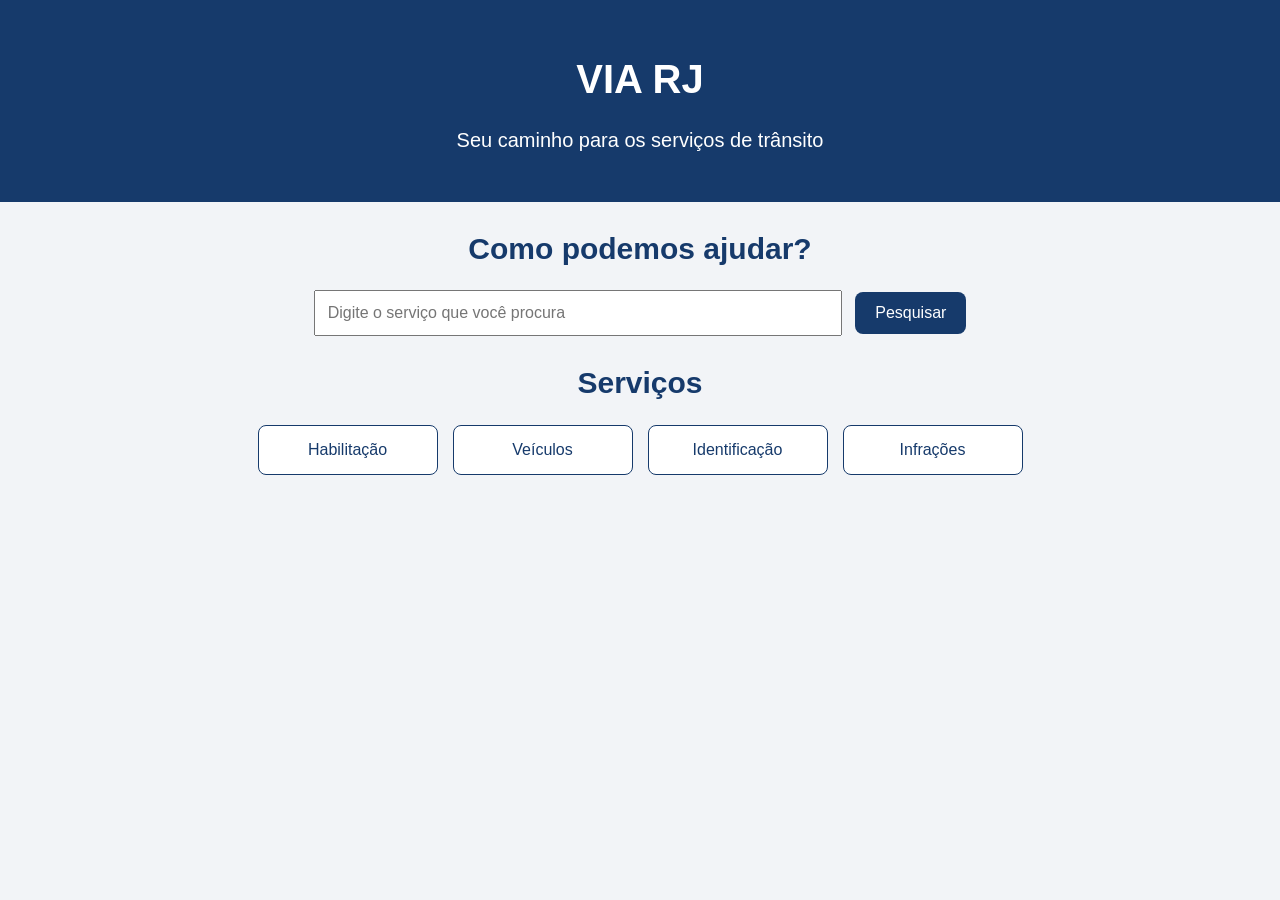
==== index.html @ 0e0cba0f "Improve service search, categories and service details" ====
<!DOCTYPE html>
<html>
<head>
    <link rel="stylesheet" href="style.css">
</head>

<body>

<header>
    <h1>VIA RJ</h1>
    <p>Seu caminho para os serviços de trânsito</p>
</header>

<main>
    <h2>Como podemos ajudar?</h2>

    <input
        type="text"
        id="pesquisa"
        placeholder="Digite o serviço que você procura"
    >

    <button id="botaoPesquisar">Pesquisar</button>
</main>

<section id="servicos">
    <h2>Serviços</h2>

    <div class="lista-categorias">
        <button class="categoria" data-categoria="Habilitação">Habilitação</button>
        <button class="categoria" data-categoria="Veículos">Veículos</button>
        <button class="categoria" data-categoria="Identificação">Identificação</button>
        <button class="categoria" data-categoria="Infrações">Infrações</button>
    </div>
</section>

<p id="resultado"></p>


<script src="script.js"></script>

</body>
</html>
---- style.css ----
body {
    margin: 0;
    background-color: #f2f4f7;
    color: #163a6b;
    font-size: 20px;
    font-family: Arial, Helvetica, sans-serif;
}


header {
    background-color: #163a6b;
    color: white;
    padding: 30px;
    text-align: center;
}


main {
    max-width: 900px;
    margin: 30px auto;
    text-align: center;
}


#pesquisa {
    width: 60%;
    max-width: 500px;
    padding: 12px;
    font-size: 16px;
}


#botaoPesquisar {
    padding: 12px 20px;
    margin-left: 8px;
    border-radius: 8px;
    border: none;
    background-color: #163a6b;
    color: white;
    font-size: 16px;
    cursor: pointer;
}


#servicos {
    max-width: 900px;
    margin: 30px auto;
    text-align: center;
}


.lista-categorias {
    display: flex;
    justify-content: center;
    gap: 15px;
    flex-wrap: wrap;
}


.categoria {
    width: 180px;
    padding: 15px 20px;
    border-radius: 8px;
    border: 1px solid #163a6b;
    background-color: white;
    color: #163a6b;
    font-size: 16px;
    cursor: pointer;
}


#resultado {
    max-width: 900px;
    margin: 30px auto;
}


.servico-item {
    background-color: white;
    border: 1px solid #163a6b;
    border-radius: 8px;
    padding: 6px;
    margin: 12px auto;
    max-width: 500px;
    text-align: center;
    cursor: pointer;
}

.servico-item p {
    margin: 8px 0;
}

.servico-item strong {
    display: block;
    margin: 6px 0;
}
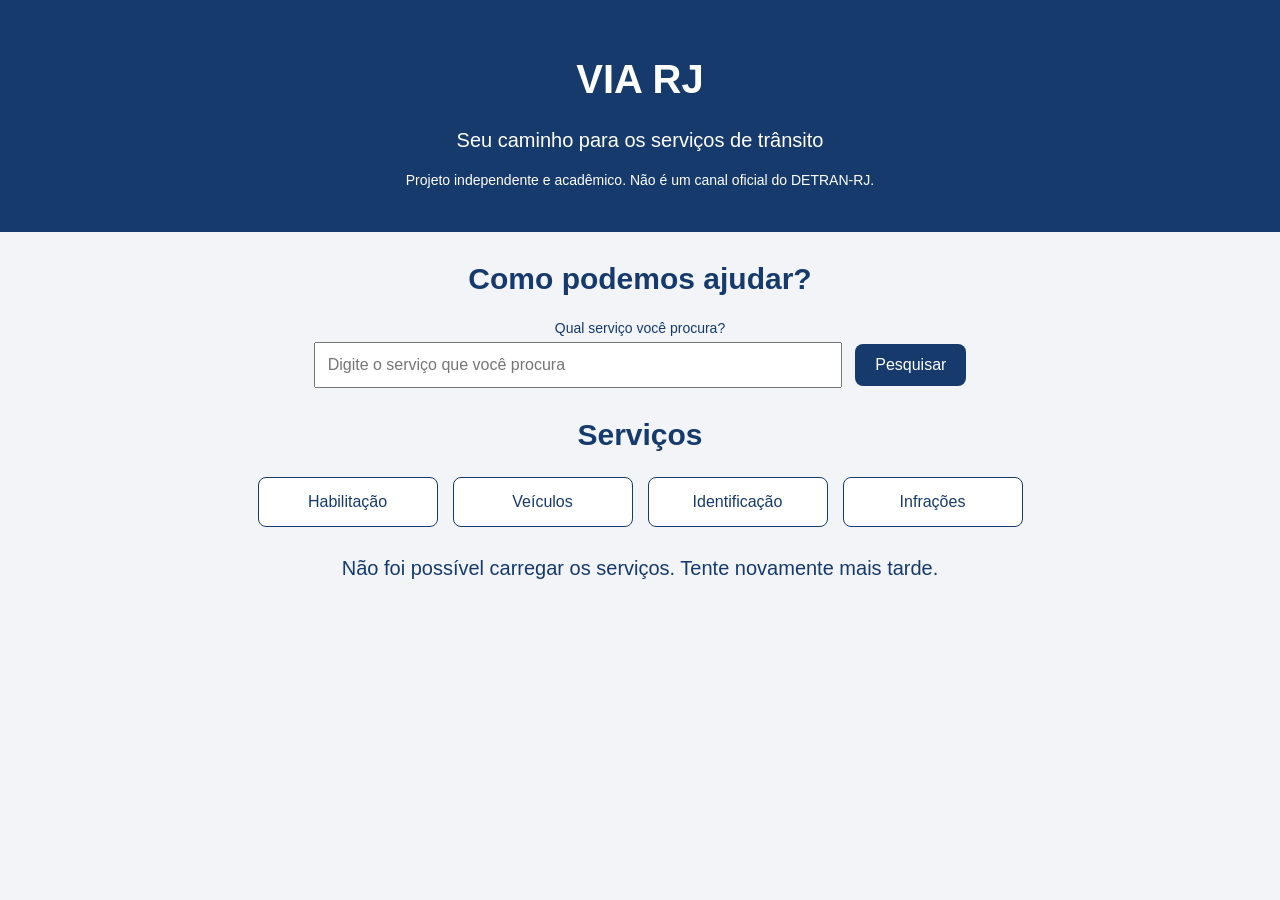
==== commit 972b64c1: "Adiciona backend inicial em PHP e endpoint de serviços" ====
--- a/index.html
+++ b/index.html
@@ -1,6 +1,11 @@
 <!DOCTYPE html>
-<html>
+<html lang="pt-BR">
 <head>
+    <meta charset="UTF-8">
+    <meta name="viewport" content="width=device-width, initial-scale=1.0">
+
+    <title>VIA RJ - Serviços de Trânsito</title>
+
     <link rel="stylesheet" href="style.css">
 </head>
 
@@ -9,10 +14,15 @@
 <header>
     <h1>VIA RJ</h1>
     <p>Seu caminho para os serviços de trânsito</p>
+    <p class="aviso-independente">
+    Projeto independente e acadêmico. Não é um canal oficial do DETRAN-RJ.
+</p>
 </header>
 
 <main>
     <h2>Como podemos ajudar?</h2>
+
+<label for="pesquisa">Qual serviço você procura?</label>
 
     <input
         type="text"
@@ -21,7 +31,8 @@
     >
 
     <button id="botaoPesquisar">Pesquisar</button>
-</main>
+    <div id="sugestoes" aria-live="polite"></div>
+
 
 <section id="servicos">
     <h2>Serviços</h2>
@@ -32,10 +43,12 @@
         <button class="categoria" data-categoria="Identificação">Identificação</button>
         <button class="categoria" data-categoria="Infrações">Infrações</button>
     </div>
+
 </section>
 
-<p id="resultado"></p>
+<section id="resultado" aria-live="polite"></section>
 
+</main>
 
 <script src="script.js"></script>
 
--- a/style.css
+++ b/style.css
@@ -14,6 +14,11 @@
     text-align: center;
 }
 
+.aviso-independente {
+    font-size: 14px;
+    margin-top: 12px;
+    color: #ffffff;
+}
 
 main {
     max-width: 900px;
@@ -29,6 +34,12 @@
     font-size: 16px;
 }
 
+label[for="pesquisa"] {
+    display: block;
+    font-size: 14px;
+    margin-bottom: 6px;
+    color: #163a6b;
+}
 
 #botaoPesquisar {
     padding: 12px 20px;
@@ -39,6 +50,10 @@
     color: white;
     font-size: 16px;
     cursor: pointer;
+}
+
+#botaoPesquisar:hover {
+    background-color: #0f2d55;
 }
 
 
@@ -68,6 +83,10 @@
     cursor: pointer;
 }
 
+.categoria:hover {
+    background-color: #163a6b;
+    color: white;
+}
 
 #resultado {
     max-width: 900px;
@@ -86,6 +105,10 @@
     cursor: pointer;
 }
 
+.servico-item:hover {
+    background-color: #e9eef5;
+}
+
 .servico-item p {
     margin: 8px 0;
 }
@@ -93,4 +116,132 @@
 .servico-item strong {
     display: block;
     margin: 6px 0;
+}
+
+.detalhe-servico {
+    max-width: 500px;
+    margin: 20px auto;
+    padding: 20px;
+    background-color: white;
+    border: 1px solid #163a6b;
+    border-radius: 8px;
+    text-align: center;
+}
+
+.categoria-detalhe {
+    font-size: 15px;
+    font-weight: bold;
+}
+
+.conteudo-futuro {
+    margin: 20px 0;
+    padding: 12px;
+    background-color: #f2f4f7;
+    border-radius: 6px;
+}
+
+#voltarServicos {
+    padding: 8px 18px;
+    border: 1px solid #163a6b;
+    border-radius: 6px;
+    background-color: white;
+    color: #163a6b;
+    cursor: pointer;
+}
+
+#voltarServicos:hover {
+    background-color: #163a6b;
+    color: white;
+}
+
+#sugestoes {
+    max-width: 500px;
+    margin: 8px auto 0;
+}
+
+.sugestao-item {
+    background-color: white;
+    border: 1px solid #163a6b;
+    border-top: none;
+    padding: 10px;
+    font-size: 15px;
+    cursor: pointer;
+}
+
+.sugestao-item:first-child {
+    border-top: 1px solid #163a6b;
+}
+
+.sugestao-item:hover {
+    background-color: #e9eef5;
+}
+
+button:focus,
+input:focus,
+.servico-item:focus {
+    outline: 3px solid #4da3ff;
+    outline-offset: 2px;
+}
+
+@media (max-width: 600px) {
+
+    body {
+        font-size: 18px;
+    }
+
+    header {
+        padding: 20px 15px;
+    }
+
+    main {
+        margin: 20px 15px;
+    }
+
+    #pesquisa {
+        width: 90%;
+        max-width: none;
+        box-sizing: border-box;
+    }
+
+    #botaoPesquisar {
+        margin-left: 0;
+        margin-top: 10px;
+        width: 90%;
+    }
+
+    #servicos {
+        margin: 20px 15px;
+    }
+
+    .categoria {
+        width: 100%;
+        max-width: 300px;
+    }
+
+    #resultado {
+        margin: 20px 15px;
+    }
+
+    .servico-item {
+        max-width: 100%;
+        box-sizing: border-box;
+    }
+
+    .detalhe-servico {
+        max-width: 100%;
+        box-sizing: border-box;
+    }
+
+    #sugestoes {
+        width: 90%;
+        max-width: none;
+    }
+}
+
+button:focus,
+input:focus,
+.servico-item:focus,
+.sugestao-item:focus {
+    outline: 3px solid #f0b429;
+    outline-offset: 3px;
 }
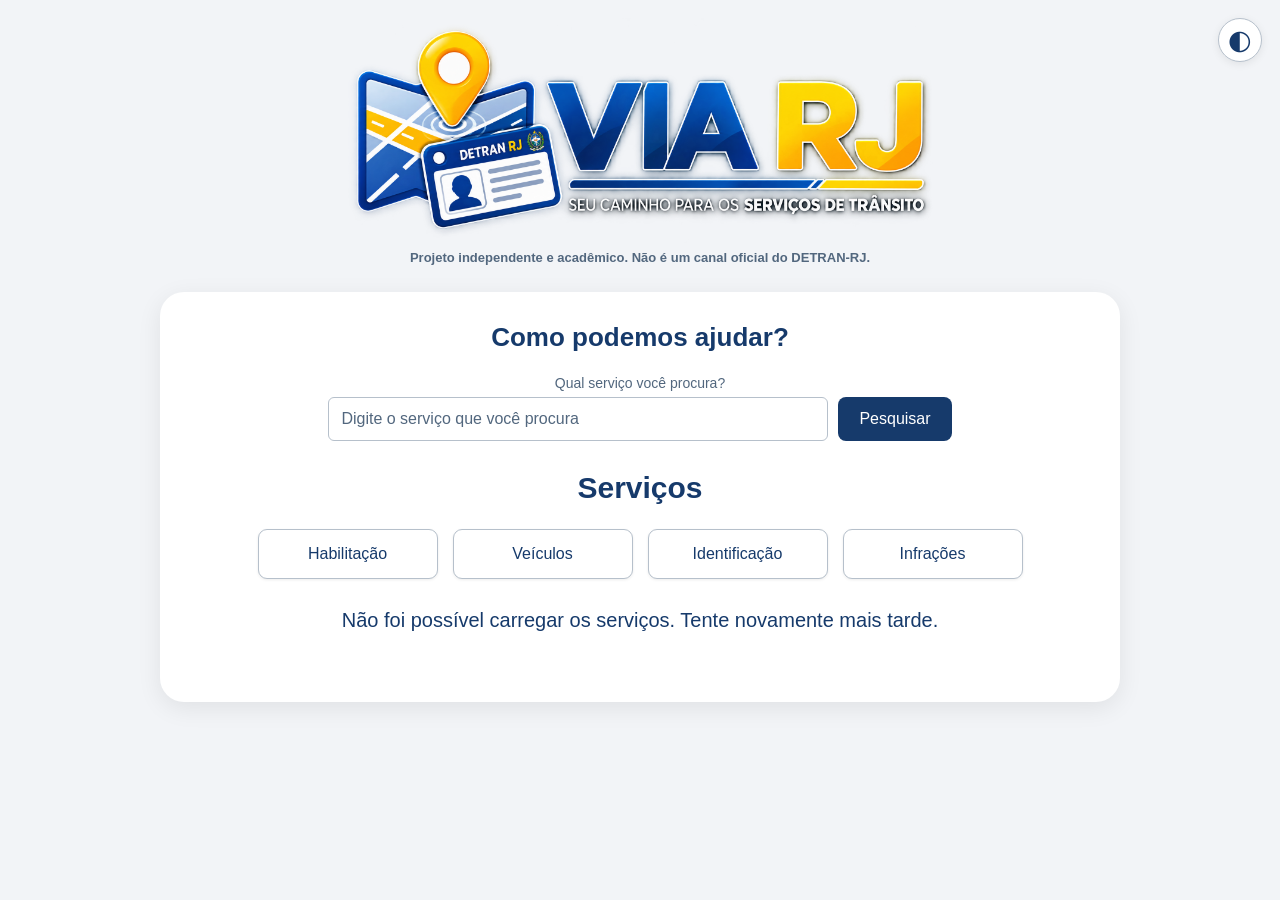
==== commit d1c1a11d: "Melhora layout responsivo, temas e identidade visual do VIA RJ" ====
--- a/index.html
+++ b/index.html
@@ -1,56 +1,128 @@
 <!DOCTYPE html>
 <html lang="pt-BR">
+
 <head>
     <meta charset="UTF-8">
-    <meta name="viewport" content="width=device-width, initial-scale=1.0">
+
+    <meta
+        name="viewport"
+        content="width=device-width, initial-scale=1.0"
+    >
 
     <title>VIA RJ - Serviços de Trânsito</title>
 
     <link rel="stylesheet" href="style.css">
 </head>
 
+
 <body>
 
-<header>
-    <h1>VIA RJ</h1>
-    <p>Seu caminho para os serviços de trânsito</p>
-    <p class="aviso-independente">
-    Projeto independente e acadêmico. Não é um canal oficial do DETRAN-RJ.
-</p>
-</header>
-
-<main>
-    <h2>Como podemos ajudar?</h2>
-
-<label for="pesquisa">Qual serviço você procura?</label>
-
-    <input
-        type="text"
-        id="pesquisa"
-        placeholder="Digite o serviço que você procura"
+    <!-- BOTÃO DE TEMA -->
+    <button
+        id="botaoTema"
+        class="botao-tema"
+        type="button"
+        aria-label="Ativar modo escuro"
+        title="Alternar modo claro/escuro"
     >
-
-    <button id="botaoPesquisar">Pesquisar</button>
-    <div id="sugestoes" aria-live="polite"></div>
+        <span aria-hidden="true">◐</span>
+    </button>
 
 
-<section id="servicos">
-    <h2>Serviços</h2>
+    <!-- CABEÇALHO -->
+    <header>
 
-    <div class="lista-categorias">
-        <button class="categoria" data-categoria="Habilitação">Habilitação</button>
-        <button class="categoria" data-categoria="Veículos">Veículos</button>
-        <button class="categoria" data-categoria="Identificação">Identificação</button>
-        <button class="categoria" data-categoria="Infrações">Infrações</button>
-    </div>
+        <img
+            src="images/logo-via-rj.png"
+            alt="VIA RJ - Seu caminho para os serviços de trânsito"
+            class="logo-via-rj"
+        >
 
-</section>
+        <p class="aviso-independente">
+            Projeto independente e acadêmico.
+            Não é um canal oficial do DETRAN-RJ.
+        </p>
 
-<section id="resultado" aria-live="polite"></section>
+    </header>
 
-</main>
 
-<script src="script.js"></script>
+    <!-- CONTEÚDO PRINCIPAL -->
+    <main>
+
+        <h2>Como podemos ajudar?</h2>
+
+        <label for="pesquisa">
+            Qual serviço você procura?
+        </label>
+
+        <div class="area-pesquisa">
+
+            <input
+                type="text"
+                id="pesquisa"
+                placeholder="Digite o serviço que você procura"
+            >
+
+            <button id="botaoPesquisar">
+                Pesquisar
+            </button>
+
+        </div>
+
+        <div id="sugestoes"></div>
+
+
+        <!-- CATEGORIAS -->
+        <section id="servicos">
+
+            <h2>Serviços</h2>
+
+            <div class="lista-categorias">
+
+                <button
+                    class="categoria"
+                    data-categoria="Habilitação"
+                >
+                    Habilitação
+                </button>
+
+                <button
+                    class="categoria"
+                    data-categoria="Veículos"
+                >
+                    Veículos
+                </button>
+
+                <button
+                    class="categoria"
+                    data-categoria="Identificação"
+                >
+                    Identificação
+                </button>
+
+                <button
+                    class="categoria"
+                    data-categoria="Infrações"
+                >
+                    Infrações
+                </button>
+
+            </div>
+
+        </section>
+
+
+        <!-- RESULTADOS -->
+        <section
+            id="resultado"
+            aria-live="polite"
+        ></section>
+
+    </main>
+
+
+    <script src="script.js"></script>
 
 </body>
+
 </html>
--- a/style.css
+++ b/style.css
@@ -1,187 +1,623 @@
+/* =====================================================
+   1. TEMA CLARO
+   ===================================================== */
+
+:root {
+    --fundo-pagina: #f2f4f7;
+    --fundo-superficie: #ffffff;
+    --fundo-secundario: #e9eef5;
+
+    --texto-principal: #163a6b;
+    --texto-secundario: #52677e;
+
+    --borda: #b6c0cb;
+
+    --botao-fundo: #163a6b;
+    --botao-texto: #ffffff;
+
+    --hover-card: #e9eef5;
+
+    --foco: #f0b429;
+
+    --sombra: rgba(0, 0, 0, 0.08);
+}
+
+
+/* =====================================================
+   2. TEMA ESCURO
+   Referência: grafites suaves, sem preto absoluto
+   ===================================================== */
+
+html[data-theme="dark"] {
+    --fundo-pagina: #0f0f0f;
+
+    --fundo-superficie: #212121;
+    --fundo-secundario: #272727;
+
+    --texto-principal: #f1f1f1;
+    --texto-secundario: #aaaaaa;
+
+    --borda: #4c4c4c;
+
+    --botao-fundo: #3f3f3f;
+    --botao-texto: #f1f1f1;
+
+    /* Ferrugem usado em cards interativos */
+    --hover-card: #4a1c08;
+
+    --foco: #f0b429;
+
+    --sombra: rgba(0, 0, 0, 0.40);
+}
+
+
+/* =====================================================
+   3. BASE
+   ===================================================== */
+
+* {
+    box-sizing: border-box;
+}
+
+
+html {
+    background-color: var(--fundo-pagina);
+}
+
+
 body {
     margin: 0;
-    background-color: #f2f4f7;
-    color: #163a6b;
+
+    min-height: 100vh;
+
+    background-color: var(--fundo-pagina);
+    color: var(--texto-principal);
+
     font-size: 20px;
-    font-family: Arial, Helvetica, sans-serif;
-}
-
+
+    font-family:
+        Arial,
+        Helvetica,
+        sans-serif;
+
+    transition:
+        background-color 0.25s ease,
+        color 0.25s ease;
+}
+
+
+/* =====================================================
+   4. CABEÇALHO
+   ===================================================== */
 
 header {
-    background-color: #163a6b;
-    color: white;
-    padding: 30px;
+    position: relative;
+
+    background-color: var(--fundo-pagina);
+
+    padding: 18px 20px 10px;
+
     text-align: center;
-}
+
+    overflow: visible;
+
+    transition:
+        background-color 0.25s ease;
+}
+
+
+.logo-via-rj {
+    width: 620px;
+    max-width: 88%;
+
+    height: auto;
+
+    display: block;
+
+    margin: 0 auto 6px;
+}
+
 
 .aviso-independente {
+    position: relative;
+
+    max-width: 700px;
+
+    margin: 4px auto 14px;
+
+    font-size: 13px;
+    font-weight: 600;
+
+    color: var(--texto-secundario);
+
+    line-height: 1.4;
+}
+
+
+/* Aviso precisa ficar bem visível no dark */
+html[data-theme="dark"] .aviso-independente {
+    color: #c7c7c7;
+}
+
+
+/* =====================================================
+   5. BOTÃO DE TEMA
+   ===================================================== */
+
+.botao-tema {
+    position: fixed;
+
+    top: 18px;
+    right: 18px;
+
+    z-index: 1000;
+
+    width: 44px;
+    height: 44px;
+
+    padding: 0;
+
+    border-radius: 50%;
+
+    border: 1px solid var(--borda);
+
+    background-color: var(--fundo-superficie);
+    color: var(--texto-principal);
+
+    font-size: 27px;
+    line-height: 1;
+
+    cursor: pointer;
+
+    display: flex;
+    align-items: center;
+    justify-content: center;
+
+    box-shadow:
+        0 2px 8px
+        var(--sombra);
+
+    transition:
+        background-color 0.2s ease,
+        color 0.2s ease,
+        border-color 0.2s ease,
+        transform 0.15s ease,
+        box-shadow 0.2s ease;
+}
+
+
+.botao-tema:hover {
+    transform: scale(1.08);
+
+    border-color: var(--foco);
+
+    box-shadow:
+        0 0 0 3px
+        rgba(240, 180, 41, 0.18);
+}
+
+
+.botao-tema span {
+    display: block;
+}
+
+
+/* =====================================================
+   6. CONTEÚDO PRINCIPAL
+   ===================================================== */
+
+main {
+    position: relative;
+
+    max-width: 960px;
+
+    margin: 0 auto 40px;
+
+    padding: 30px 35px 40px;
+
+    box-sizing: border-box;
+
+    background-color: var(--fundo-superficie);
+
+    border-radius: 24px;
+
+    box-shadow: 0 6px 24px var(--sombra);
+
+    text-align: center;
+
+    transition:
+        background-color 0.25s ease,
+        box-shadow 0.25s ease;
+}
+
+
+main h2 {
+    color: var(--texto-principal);
+}
+
+main > h2:first-child {
+    margin-top: 0;
+    margin-bottom: 22px;
+
+    font-size: 26px;
+    font-weight: 700;
+}
+
+/* =====================================================
+   7. PESQUISA
+   ===================================================== */
+
+label[for="pesquisa"] {
+    display: block;
+
+    margin-bottom: 6px;
+
     font-size: 14px;
-    margin-top: 12px;
-    color: #ffffff;
-}
-
-main {
-    max-width: 900px;
-    margin: 30px auto;
-    text-align: center;
+
+    color: var(--texto-secundario);
+}
+
+
+.area-pesquisa {
+    display: flex;
+
+    justify-content: center;
+    align-items: stretch;
+
+    gap: 10px;
 }
 
 
 #pesquisa {
     width: 60%;
     max-width: 500px;
+
     padding: 12px;
+
+    border: 1px solid var(--borda);
+
+    border-radius: 6px;
+
+    background-color: var(--fundo-superficie);
+    color: var(--texto-principal);
+
     font-size: 16px;
-}
-
-label[for="pesquisa"] {
-    display: block;
-    font-size: 14px;
-    margin-bottom: 6px;
-    color: #163a6b;
-}
+
+    transition:
+        background-color 0.2s ease,
+        color 0.2s ease,
+        border-color 0.2s ease;
+}
+
+
+#pesquisa::placeholder {
+    color: var(--texto-secundario);
+}
+
 
 #botaoPesquisar {
-    padding: 12px 20px;
-    margin-left: 8px;
+    padding:
+        12px
+        20px;
+
+    border: 1px solid transparent;
+
     border-radius: 8px;
-    border: none;
-    background-color: #163a6b;
-    color: white;
+
+    background-color: var(--botao-fundo);
+    color: var(--botao-texto);
+
     font-size: 16px;
+
     cursor: pointer;
-}
+
+    transition:
+        transform 0.15s ease,
+        background-color 0.2s ease;
+}
+
 
 #botaoPesquisar:hover {
-    background-color: #0f2d55;
-}
-
+    transform: translateY(-1px);
+}
+
+
+/* =====================================================
+   8. CATEGORIAS
+   ===================================================== */
 
 #servicos {
     max-width: 900px;
+
     margin: 30px auto;
+
     text-align: center;
 }
 
 
 .lista-categorias {
     display: flex;
+
     justify-content: center;
+
     gap: 15px;
+
     flex-wrap: wrap;
 }
 
 
 .categoria {
     width: 180px;
-    padding: 15px 20px;
-    border-radius: 8px;
-    border: 1px solid #163a6b;
-    background-color: white;
-    color: #163a6b;
+
+    padding:
+        15px
+        20px;
+
+    border-radius: 9px;
+
+    border: 1px solid var(--borda);
+
+    background-color: var(--fundo-superficie);
+    color: var(--texto-principal);
+
     font-size: 16px;
+
     cursor: pointer;
-}
+
+    box-shadow:
+        0 1px 3px
+        var(--sombra);
+
+    transition:
+        background-color 0.2s ease,
+        color 0.2s ease,
+        border-color 0.2s ease,
+        transform 0.15s ease,
+        box-shadow 0.2s ease;
+}
+
 
 .categoria:hover {
-    background-color: #163a6b;
-    color: white;
-}
+    background-color: var(--hover-card);
+
+    transform: translateY(-2px);
+
+    box-shadow:
+        0 4px 12px
+        var(--sombra);
+}
+
+
+/* Categoria atualmente aberta */
+.categoria.ativa {
+    background-color: var(--hover-card);
+
+    color: var(--texto-principal);
+
+    border-color: var(--foco);
+
+    font-weight: 600;
+}
+
+
+/* =====================================================
+   9. RESULTADOS
+   ===================================================== */
 
 #resultado {
     max-width: 900px;
+
     margin: 30px auto;
 }
 
 
 .servico-item {
-    background-color: white;
-    border: 1px solid #163a6b;
-    border-radius: 8px;
-    padding: 6px;
+    max-width: 500px;
+
     margin: 12px auto;
-    max-width: 500px;
+
+    padding: 14px;
+
+    background-color: var(--fundo-superficie);
+
+    border: 1px solid var(--borda);
+
+    border-radius: 10px;
+
     text-align: center;
+
     cursor: pointer;
-}
+
+    box-shadow:
+        0 1px 4px
+        var(--sombra);
+
+    transition:
+        background-color 0.2s ease,
+        border-color 0.2s ease,
+        transform 0.15s ease,
+        box-shadow 0.2s ease;
+}
+
 
 .servico-item:hover {
-    background-color: #e9eef5;
-}
+    background-color: var(--hover-card);
+
+    transform: translateY(-2px);
+
+    box-shadow:
+        0 4px 12px
+        var(--sombra);
+}
+
 
 .servico-item p {
-    margin: 8px 0;
-}
+    margin:
+        8px
+        0;
+
+    color: var(--texto-secundario);
+}
+
 
 .servico-item strong {
     display: block;
-    margin: 6px 0;
-}
+
+    margin:
+        6px
+        0;
+
+    color: var(--texto-principal);
+}
+
+
+/* No ferrugem, texto secundário também precisa
+   continuar legível. */
+
+html[data-theme="dark"]
+.servico-item:hover p {
+
+    color: #e6e6e6;
+}
+
+
+/* =====================================================
+   10. DETALHES DO SERVIÇO
+   ===================================================== */
 
 .detalhe-servico {
     max-width: 500px;
+
     margin: 20px auto;
+
     padding: 20px;
-    background-color: white;
-    border: 1px solid #163a6b;
-    border-radius: 8px;
+
+    background-color: var(--fundo-superficie);
+
+    border: 1px solid var(--borda);
+
+    border-radius: 10px;
+
     text-align: center;
-}
+
+    box-shadow:
+        0 2px 8px
+        var(--sombra);
+}
+
 
 .categoria-detalhe {
     font-size: 15px;
+
     font-weight: bold;
-}
+
+    color: var(--texto-secundario);
+}
+
 
 .conteudo-futuro {
-    margin: 20px 0;
+    margin:
+        20px
+        0;
+
     padding: 12px;
-    background-color: #f2f4f7;
-    border-radius: 6px;
-}
+
+    background-color: var(--fundo-secundario);
+
+    border-radius: 8px;
+}
+
 
 #voltarServicos {
-    padding: 8px 18px;
-    border: 1px solid #163a6b;
-    border-radius: 6px;
-    background-color: white;
-    color: #163a6b;
+    padding:
+        9px
+        18px;
+
+    border: 1px solid var(--borda);
+
+    border-radius: 7px;
+
+    background-color: var(--fundo-superficie);
+    color: var(--texto-principal);
+
     cursor: pointer;
-}
+
+    transition:
+        background-color 0.2s ease,
+        transform 0.15s ease;
+}
+
 
 #voltarServicos:hover {
-    background-color: #163a6b;
-    color: white;
-}
+    background-color: var(--hover-card);
+
+    transform: translateY(-1px);
+}
+
+
+/* =====================================================
+   11. SUGESTÕES
+   ===================================================== */
 
 #sugestoes {
     max-width: 500px;
-    margin: 8px auto 0;
-}
+
+    margin:
+        8px
+        auto
+        0;
+}
+
 
 .sugestao-item {
-    background-color: white;
-    border: 1px solid #163a6b;
+    padding: 10px;
+
+    background-color: var(--fundo-superficie);
+
+    border: 1px solid var(--borda);
     border-top: none;
-    padding: 10px;
+
+    color: var(--texto-principal);
+
     font-size: 15px;
+
     cursor: pointer;
 }
 
+
 .sugestao-item:first-child {
-    border-top: 1px solid #163a6b;
-}
+    border-top:
+        1px solid
+        var(--borda);
+}
+
 
 .sugestao-item:hover {
-    background-color: #e9eef5;
-}
-
-button:focus,
-input:focus,
-.servico-item:focus {
-    outline: 3px solid #4da3ff;
-    outline-offset: 2px;
-}
+    background-color: var(--hover-card);
+}
+
+
+/* =====================================================
+   12. ACESSIBILIDADE / FOCO
+   ===================================================== */
+
+button:focus-visible,
+input:focus-visible,
+.servico-item:focus-visible,
+.sugestao-item:focus-visible {
+
+    outline:
+        3px solid
+        var(--foco);
+
+    outline-offset: 3px;
+}
+
+
+/* =====================================================
+   13. CELULAR / RESPONSIVIDADE
+   Android + iPhone
+   ===================================================== */
 
 @media (max-width: 600px) {
 
@@ -189,59 +625,158 @@
         font-size: 18px;
     }
 
+
     header {
-        padding: 20px 15px;
-    }
+    padding:
+        12px
+        48px
+        10px;
+    }
+
+
+    .logo-via-rj {
+    width: 94%;
+
+    max-width: 460px;
+
+    height: auto;
+
+    margin:
+        0px
+        auto
+        6px;
+}
+
+
+    .aviso-independente {
+    max-width: 420px;
+
+    margin:
+        4px
+        auto
+        12px;
+
+    padding:
+        0
+        8px;
+
+    font-size: 12px;
+
+    line-height: 1.35;
+}
+
+
+    .botao-tema {
+        width: 40px;
+        height: 40px;
+
+        top: 10px;
+        right: 10px;
+
+        font-size: 24px;
+    }
+
 
     main {
-        margin: 20px 15px;
-    }
+    width: calc(100% - 20px);
+
+    margin: 0 10px 25px;
+
+    padding: 28px 16px 30px;
+
+    box-sizing: border-box;
+
+    border-radius: 18px;
+    }
+
+
+    main h2 {
+        font-size: 27px;
+    }
+
+
+    .area-pesquisa {
+        flex-direction: column;
+
+        gap: 10px;
+    }
+
 
     #pesquisa {
-        width: 90%;
+        width: 100%;
+
         max-width: none;
-        box-sizing: border-box;
-    }
+    }
+
 
     #botaoPesquisar {
-        margin-left: 0;
-        margin-top: 10px;
-        width: 90%;
-    }
+        width: 100%;
+    }
+
 
     #servicos {
-        margin: 20px 15px;
-    }
+        margin:
+            20px
+            0;
+    }
+
+
+    .lista-categorias {
+        gap: 10px;
+    }
+
 
     .categoria {
         width: 100%;
-        max-width: 300px;
-    }
+
+        max-width: 320px;
+
+        min-height: 54px;
+    }
+
 
     #resultado {
-        margin: 20px 15px;
-    }
-
-    .servico-item {
+        margin:
+            20px
+            0;
+    }
+
+
+    .servico-item,
+    .detalhe-servico {
+
+        width: 100%;
+
         max-width: 100%;
-        box-sizing: border-box;
-    }
-
-    .detalhe-servico {
-        max-width: 100%;
-        box-sizing: border-box;
-    }
+    }
+
 
     #sugestoes {
-        width: 90%;
+        width: 100%;
+
         max-width: none;
     }
 }
 
-button:focus,
-input:focus,
-.servico-item:focus,
-.sugestao-item:focus {
-    outline: 3px solid #f0b429;
-    outline-offset: 3px;
+
+/* =====================================================
+   14. TELAS MUITO PEQUENAS
+   ===================================================== */
+
+@media (max-width: 380px) {
+
+    header {
+        padding-left: 48px;
+        padding-right: 48px;
+    }
+
+
+    main h2 {
+        font-size: 24px;
+    }
+
+
+    .aviso-independente {
+        font-size: 11px;
+    }
 }
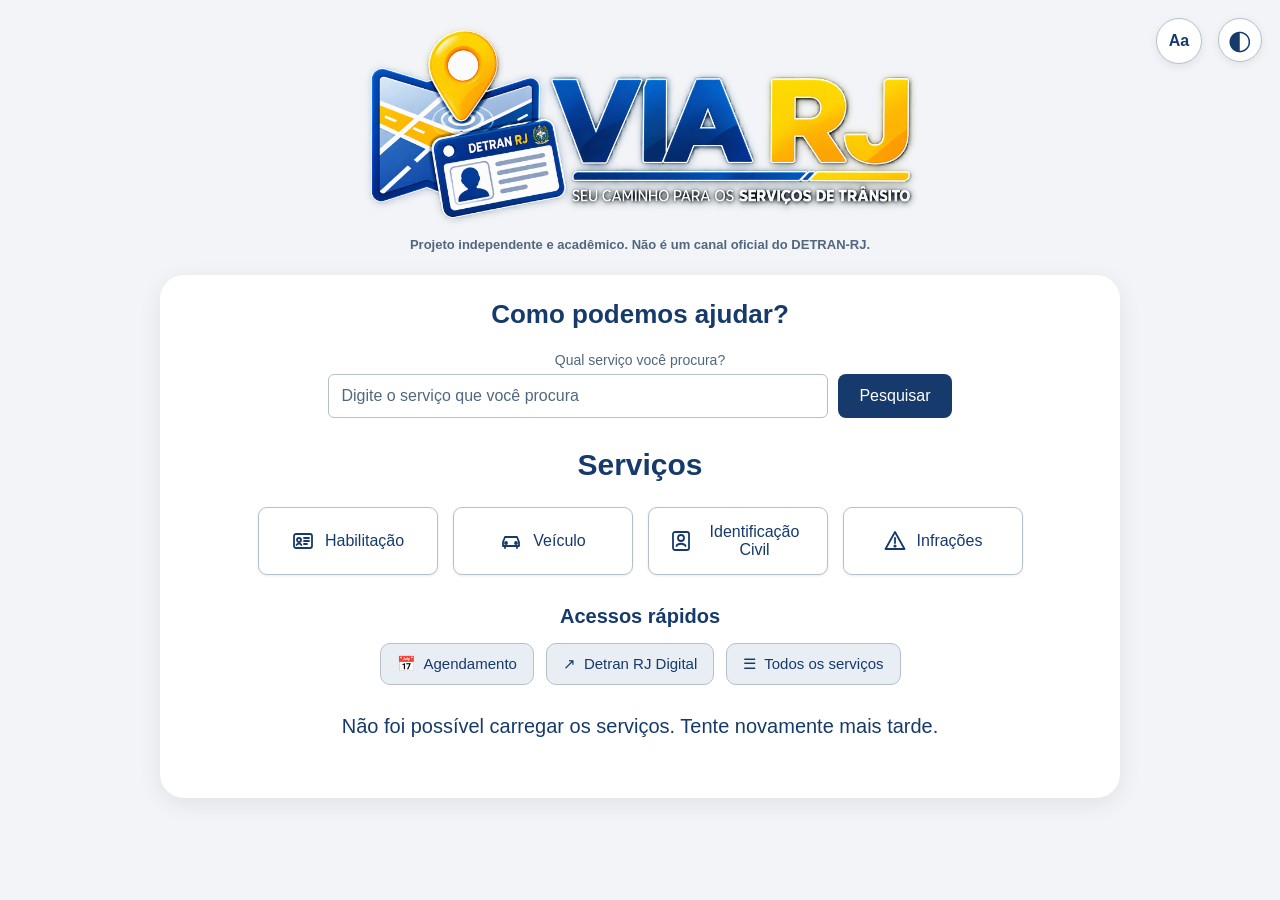
==== commit 9d4e9bed: "Adiciona acessos rapidos, icones e melhorias de acessibilidade" ====
--- a/index.html
+++ b/index.html
@@ -18,6 +18,52 @@
 <body>
 
     <!-- BOTÃO DE TEMA -->
+
+    <div class="area-acessibilidade">
+
+    <button
+        id="botaoAcessibilidade"
+        class="botao-acessibilidade"
+        type="button"
+        aria-label="Abrir opções de acessibilidade"
+        aria-expanded="false"
+        aria-controls="painelAcessibilidade"
+    >
+        Aa
+    </button>
+
+    <div
+        id="painelAcessibilidade"
+        class="painel-acessibilidade"
+        hidden
+    >
+        <strong>Acessibilidade</strong>
+
+        <button
+            id="botaoAumentarTexto"
+            type="button"
+        >
+            Aumentar texto
+        </button>
+
+        <button
+            id="botaoReduzirMovimento"
+            type="button"
+            aria-pressed="false"
+        >
+            Reduzir animações
+        </button>
+
+        <button
+            id="botaoResetarAcessibilidade"
+            type="button"
+        >
+            Restaurar padrão
+        </button>
+    </div>
+
+</div>
+
     <button
         id="botaoTema"
         class="botao-tema"
@@ -79,35 +125,123 @@
 
             <div class="lista-categorias">
 
-                <button
-                    class="categoria"
-                    data-categoria="Habilitação"
+    <button
+        class="categoria"
+        data-categoria="Habilitação"
+        type="button"
+    >
+        <svg class="icone-categoria" viewBox="0 0 24 24" aria-hidden="true">
+            <rect x="3" y="5" width="18" height="14" rx="2"></rect>
+            <circle cx="8" cy="11" r="2"></circle>
+            <path d="M5.5 16c.8-1.8 4.2-1.8 5 0"></path>
+            <path d="M13 9h5M13 12h5M13 15h3"></path>
+        </svg>
+
+        <span>Habilitação</span>
+    </button>
+
+
+    <button
+        class="categoria"
+        data-categoria="Veículos"
+        type="button"
+    >
+        <svg class="icone-categoria" viewBox="0 0 24 24" aria-hidden="true">
+            <path d="M5 17h14"></path>
+            <path d="M6 17v2M18 17v2"></path>
+            <path d="M4 13l2-5h12l2 5v4H4z"></path>
+            <circle cx="7" cy="14" r="1"></circle>
+            <circle cx="17" cy="14" r="1"></circle>
+        </svg>
+
+        <span>Veículo</span>
+    </button>
+
+
+    <button
+        class="categoria"
+        data-categoria="Identificação"
+        type="button"
+    >
+        <svg class="icone-categoria" viewBox="0 0 24 24" aria-hidden="true">
+            <rect x="4" y="3" width="16" height="18" rx="2"></rect>
+            <circle cx="12" cy="9" r="3"></circle>
+            <path d="M7.5 17c1.2-3 7.8-3 9 0"></path>
+        </svg>
+
+        <span>Identificação Civil</span>
+    </button>
+
+
+    <button
+        class="categoria"
+        data-categoria="Infrações"
+        type="button"
+    >
+        <svg class="icone-categoria" viewBox="0 0 24 24" aria-hidden="true">
+            <path d="M12 3L2.5 20h19z"></path>
+            <path d="M12 9v5"></path>
+            <circle cx="12" cy="17" r=".7"></circle>
+        </svg>
+
+        <span>Infrações</span>
+    </button>
+
+</div>
+
+        </div>
+
+
+        <!-- ACESSOS RÁPIDOS -->
+        <section
+            class="acessos-rapidos"
+            aria-labelledby="tituloAcessosRapidos"
+        >
+
+            <h3 id="tituloAcessosRapidos">
+                Acessos rápidos
+            </h3>
+
+            <div class="lista-acessos-rapidos">
+
+                <a
+                    href="https://www.detran.rj.gov.br/todos-os-agendamentos"
+                    target="_blank"
+                    rel="noopener noreferrer"
+                    class="acesso-rapido"
                 >
-                    Habilitação
-                </button>
-
-                <button
-                    class="categoria"
-                    data-categoria="Veículos"
+                    <span aria-hidden="true">📅</span>
+                    Agendamento
+                </a>
+
+                <a
+                    href="https://www.detran.rj.gov.br/detran-rj/posto-digital.html"
+                    target="_blank"
+                    rel="noopener noreferrer"
+                    class="acesso-rapido"
                 >
-                    Veículos
-                </button>
-
-                <button
-                    class="categoria"
-                    data-categoria="Identificação"
+                    <span aria-hidden="true">↗</span>
+                    Detran RJ Digital
+                </a>
+
+                <a
+                    href="https://www.detran.rj.gov.br/todos-os-servicos"
+                    target="_blank"
+                    rel="noopener noreferrer"
+                    class="acesso-rapido"
                 >
-                    Identificação
-                </button>
-
-                <button
-                    class="categoria"
-                    data-categoria="Infrações"
-                >
-                    Infrações
-                </button>
+                    <span aria-hidden="true">☰</span>
+                    Todos os serviços
+                </a>
 
             </div>
+
+        </section>
+
+
+    </section>
+
+    <!-- RESULTADOS -->
 
         </section>
 
--- a/style.css
+++ b/style.css
@@ -107,14 +107,14 @@
 
 
 .logo-via-rj {
-    width: 620px;
+    width: 590px;
     max-width: 88%;
 
     height: auto;
 
     display: block;
 
-    margin: 0 auto 6px;
+    margin: 0 auto 4px;
 }
 
 
@@ -123,7 +123,7 @@
 
     max-width: 700px;
 
-    margin: 4px auto 14px;
+    margin: 2px auto 10px;
 
     font-size: 13px;
     font-weight: 600;
@@ -213,7 +213,7 @@
 
     margin: 0 auto 40px;
 
-    padding: 30px 35px 40px;
+    padding: 24px 35px 30px;
 
     box-sizing: border-box;
 
@@ -414,9 +414,9 @@
 .servico-item {
     max-width: 500px;
 
-    margin: 12px auto;
-
-    padding: 14px;
+    margin: 10px auto;
+
+    padding: 11px;
 
     background-color: var(--fundo-superficie);
 
@@ -613,9 +613,361 @@
     outline-offset: 3px;
 }
 
-
-/* =====================================================
-   13. CELULAR / RESPONSIVIDADE
+/* =====================================================
+   DETALHES DO SERVIÇO
+===================================================== */
+
+.detalhe-servico {
+    text-align: center;
+}
+
+.categoria-detalhe {
+    font-size: 15px;
+    opacity: 0.7;
+    margin-bottom: 20px;
+}
+
+.conteudo-futuro {
+    margin-top: 24px;
+    padding: 20px;
+
+    border: 1px solid var(--borda);
+    border-radius: 12px;
+
+    background-color: var(--fundo-secundario);
+}
+
+.conteudo-futuro p {
+    line-height: 1.6;
+}
+
+.link-oficial {
+    display: inline-block;
+
+    margin-top: 15px;
+    padding: 12px 22px;
+
+    border-radius: 8px;
+
+    background-color: var(--botao-fundo);
+    color: white;
+
+    text-decoration: none;
+    font-weight: bold;
+
+    transition:
+        transform 0.2s ease,
+        opacity 0.2s ease;
+}
+
+.link-oficial:hover {
+    transform: translateY(-2px);
+    opacity: 0.9;
+}
+
+#voltarServicos {
+    margin-top: 22px;
+    padding: 11px 24px;
+
+    border: 1px solid var(--borda);
+    border-radius: 8px;
+
+    background-color: transparent;
+    color: var(--texto-principal);
+
+    cursor: pointer;
+}
+
+#voltarServicos:hover {
+    background-color: var(--fundo-secundario);
+}
+
+/* =====================================================
+   13. ACESSOS RÁPIDOS + ACESSIBILIDADE
+   ===================================================== */
+
+
+/* --------------------------------------
+   ÍCONES DAS CATEGORIAS
+   -------------------------------------- */
+
+.categoria {
+    display: flex;
+
+    align-items: center;
+    justify-content: center;
+
+    gap: 10px;
+}
+
+.icone-categoria {
+    width: 24px;
+    height: 24px;
+
+    flex-shrink: 0;
+
+    fill: none;
+
+    stroke: currentColor;
+    stroke-width: 1.8;
+
+    stroke-linecap: round;
+    stroke-linejoin: round;
+}
+
+
+/* --------------------------------------
+   ACESSOS RÁPIDOS
+   -------------------------------------- */
+
+.acessos-rapidos {
+    margin:
+        30px
+        auto
+        10px;
+
+    max-width: 820px;
+}
+
+.acessos-rapidos h3 {
+    margin-bottom: 15px;
+
+    color: var(--texto-principal);
+
+    font-size: 20px;
+}
+
+.lista-acessos-rapidos {
+    display: flex;
+
+    justify-content: center;
+
+    gap: 12px;
+
+    flex-wrap: wrap;
+}
+
+.acesso-rapido {
+    display: inline-flex;
+
+    align-items: center;
+
+    gap: 8px;
+
+    padding:
+        11px
+        16px;
+
+    border:
+        1px
+        solid
+        var(--borda);
+
+    border-radius: 10px;
+
+    background-color:
+        var(--fundo-secundario);
+
+    color:
+        var(--texto-principal);
+
+    text-decoration: none;
+
+    font-size: 15px;
+
+    transition:
+        background-color 0.20s ease,
+        transform 0.15s ease,
+        border-color 0.20s ease;
+}
+
+.acesso-rapido:hover {
+    background-color:
+        var(--hover-card);
+
+    transform:
+        translateY(-2px);
+}
+
+
+/* --------------------------------------
+   BOTÃO DE ACESSIBILIDADE
+   -------------------------------------- */
+
+.area-acessibilidade {
+    position: absolute;
+
+    top: 18px;
+    right: 78px;
+
+    z-index: 20;
+}
+
+.botao-acessibilidade {
+    width: 46px;
+    height: 46px;
+
+    border:
+        1px
+        solid
+        var(--borda);
+
+    border-radius: 50%;
+
+    background-color:
+        var(--fundo-superficie);
+
+    color:
+        var(--texto-principal);
+
+    font-size: 16px;
+    font-weight: 700;
+
+    cursor: pointer;
+
+    box-shadow:
+        0
+        3px
+        10px
+        var(--sombra);
+}
+
+.painel-acessibilidade {
+    position: absolute;
+
+    top: 56px;
+    right: 0;
+
+    width: 210px;
+
+    padding: 14px;
+
+    border:
+        1px
+        solid
+        var(--borda);
+
+    border-radius: 12px;
+
+    background-color:
+        var(--fundo-superficie);
+
+    box-shadow:
+        0
+        8px
+        24px
+        var(--sombra);
+
+    text-align: left;
+}
+
+.painel-acessibilidade strong {
+    display: block;
+
+    margin-bottom: 10px;
+}
+
+.painel-acessibilidade button {
+    width: 100%;
+
+    margin-top: 7px;
+
+    padding:
+        9px
+        10px;
+
+    border:
+        1px
+        solid
+        var(--borda);
+
+    border-radius: 8px;
+
+    background-color:
+        var(--fundo-secundario);
+
+    color:
+        var(--texto-principal);
+
+    cursor: pointer;
+}
+
+
+/* --------------------------------------
+   TEXTO AMPLIADO
+   -------------------------------------- */
+
+html.texto-ampliado body {
+    font-size: 22px;
+}
+
+
+/* --------------------------------------
+   FOCO VISÍVEL POR TECLADO
+   -------------------------------------- */
+
+button:focus-visible,
+a:focus-visible,
+input:focus-visible,
+.servico-item:focus-visible {
+
+    outline:
+        3px
+        solid
+        var(--foco);
+
+    outline-offset: 3px;
+}
+
+
+/* --------------------------------------
+   REDUZIR MOVIMENTO MANUALMENTE
+   -------------------------------------- */
+
+html.reduzir-movimento *,
+html.reduzir-movimento *::before,
+html.reduzir-movimento *::after {
+
+    animation-duration:
+        0.01ms !important;
+
+    animation-iteration-count:
+        1 !important;
+
+    transition-duration:
+        0.01ms !important;
+
+    scroll-behavior:
+        auto !important;
+}
+
+
+/* --------------------------------------
+   RESPEITAR CONFIGURAÇÃO DO SISTEMA
+   -------------------------------------- */
+
+@media (prefers-reduced-motion: reduce) {
+
+    *,
+    *::before,
+    *::after {
+
+        animation-duration:
+            0.01ms !important;
+
+        animation-iteration-count:
+            1 !important;
+
+        transition-duration:
+            0.01ms !important;
+
+        scroll-behavior:
+            auto !important;
+    }
+}
+
+/* =====================================================
+   14. CELULAR / RESPONSIVIDADE
    Android + iPhone
    ===================================================== */
 
@@ -756,11 +1108,51 @@
 
         max-width: none;
     }
-}
-
-
-/* =====================================================
-   14. TELAS MUITO PEQUENAS
+
+    .lista-acessos-rapidos {
+    flex-direction: column;
+
+    align-items: stretch;
+}
+
+.acesso-rapido {
+    width: 100%;
+
+    justify-content: center;
+
+    min-height: 48px;
+
+    box-sizing: border-box;
+}
+
+
+.area-acessibilidade {
+    top: 10px;
+    right: 58px;
+}
+
+.botao-acessibilidade {
+    width: 40px;
+    height: 40px;
+
+    font-size: 14px;
+}
+
+.painel-acessibilidade {
+    position: fixed;
+
+    top: 60px;
+    right: 10px;
+    left: 10px;
+
+    width: auto;
+}
+
+}
+
+
+/* =====================================================
+   15. TELAS MUITO PEQUENAS
    ===================================================== */
 
 @media (max-width: 380px) {
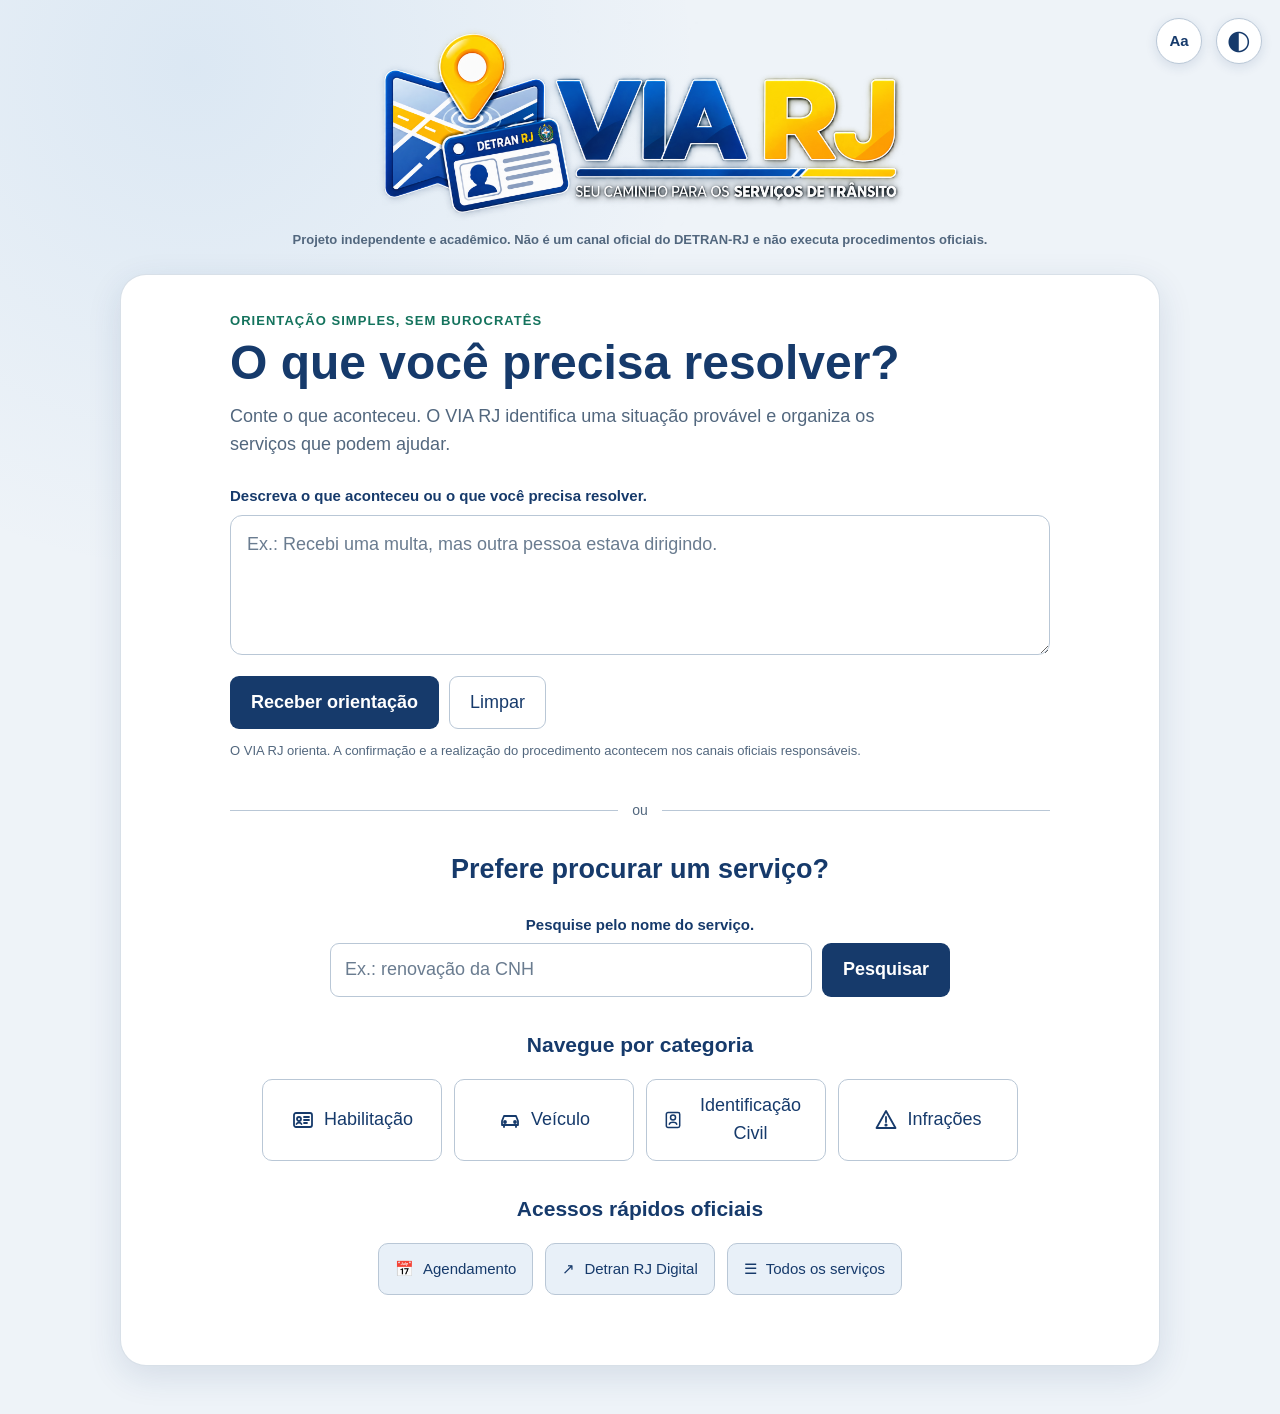
==== commit 917ff9f5: "Reformula VIA RJ como assistente de resolucao" ====
--- a/index.html
+++ b/index.html
@@ -1,262 +1,119 @@
 <!DOCTYPE html>
 <html lang="pt-BR">
+<head>
+    <!-- ========================================================
+         BLOCO 1 — CONFIGURAÇÃO DA PÁGINA
+         Define codificação, responsividade, ícones e arquivos usados pelo navegador.
+         ======================================================== -->
+    <meta charset="UTF-8">
+    <meta name="viewport" content="width=device-width, initial-scale=1.0">
+    <meta name="description" content="VIA RJ orienta o cidadão a encontrar serviços de trânsito e documentação no Rio de Janeiro.">
+    <link rel="icon" href="favicon.ico" sizes="any">
+    <link rel="icon" type="image/png" href="favicon-via-rj.png">
+    <link rel="apple-touch-icon" href="apple-touch-icon.png">
+    <link rel="stylesheet" href="style.css">
+    <title>VIA RJ — Assistente de trânsito e documentação</title>
+</head>
+<body>
+    <!-- ========================================================
+         BLOCO 2 — CONTROLES DE ACESSIBILIDADE
+         Mantém tema, texto ampliado e redução de movimento acessíveis em toda a página.
+         ======================================================== -->
+    <div class="area-acessibilidade">
+        <button id="botaoAcessibilidade" class="botao-acessibilidade" type="button" aria-label="Abrir opções de acessibilidade" aria-expanded="false" aria-controls="painelAcessibilidade">Aa</button>
+        <div id="painelAcessibilidade" class="painel-acessibilidade" hidden>
+            <strong>Acessibilidade</strong>
+            <button id="botaoAumentarTexto" type="button">Aumentar texto</button>
+            <button id="botaoReduzirMovimento" type="button" aria-pressed="false">Reduzir animações</button>
+            <button id="botaoResetarAcessibilidade" type="button">Restaurar padrão</button>
+        </div>
+    </div>
+    <button id="botaoTema" class="botao-tema" type="button" aria-label="Ativar modo escuro" title="Alternar modo claro/escuro"><span aria-hidden="true">◐</span></button>
 
-<head>
-    <meta charset="UTF-8">
-
-    <meta
-        name="viewport"
-        content="width=device-width, initial-scale=1.0"
-    >
-
-    <title>VIA RJ - Serviços de Trânsito</title>
-
-    <link rel="stylesheet" href="style.css">
-</head>
-
-
-<body>
-
-    <!-- BOTÃO DE TEMA -->
-
-    <div class="area-acessibilidade">
-
-    <button
-        id="botaoAcessibilidade"
-        class="botao-acessibilidade"
-        type="button"
-        aria-label="Abrir opções de acessibilidade"
-        aria-expanded="false"
-        aria-controls="painelAcessibilidade"
-    >
-        Aa
-    </button>
-
-    <div
-        id="painelAcessibilidade"
-        class="painel-acessibilidade"
-        hidden
-    >
-        <strong>Acessibilidade</strong>
-
-        <button
-            id="botaoAumentarTexto"
-            type="button"
-        >
-            Aumentar texto
-        </button>
-
-        <button
-            id="botaoReduzirMovimento"
-            type="button"
-            aria-pressed="false"
-        >
-            Reduzir animações
-        </button>
-
-        <button
-            id="botaoResetarAcessibilidade"
-            type="button"
-        >
-            Restaurar padrão
-        </button>
-    </div>
-
-</div>
-
-    <button
-        id="botaoTema"
-        class="botao-tema"
-        type="button"
-        aria-label="Ativar modo escuro"
-        title="Alternar modo claro/escuro"
-    >
-        <span aria-hidden="true">◐</span>
-    </button>
-
-
-    <!-- CABEÇALHO -->
+    <!-- ========================================================
+         BLOCO 3 — IDENTIDADE DO VIA RJ
+         Apresenta a marca e deixa claro que o projeto não é um órgão público.
+         ======================================================== -->
     <header>
-
-        <img
-            src="images/logo-via-rj.png"
-            alt="VIA RJ - Seu caminho para os serviços de trânsito"
-            class="logo-via-rj"
-        >
-
-        <p class="aviso-independente">
-            Projeto independente e acadêmico.
-            Não é um canal oficial do DETRAN-RJ.
-        </p>
-
+        <img src="images/logo-via-rj.png" alt="VIA RJ — Seu caminho para os serviços de trânsito" class="logo-via-rj">
+        <p class="aviso-independente">Projeto independente e acadêmico. Não é um canal oficial do DETRAN-RJ e não executa procedimentos oficiais.</p>
     </header>
 
-
-    <!-- CONTEÚDO PRINCIPAL -->
     <main>
-
-        <h2>Como podemos ajudar?</h2>
-
-        <label for="pesquisa">
-            Qual serviço você procura?
-        </label>
-
-        <div class="area-pesquisa">
-
-            <input
-                type="text"
-                id="pesquisa"
-                placeholder="Digite o serviço que você procura"
-            >
-
-            <button id="botaoPesquisar">
-                Pesquisar
-            </button>
-
-        </div>
-
-        <div id="sugestoes"></div>
-
-
-        <!-- CATEGORIAS -->
-        <section id="servicos">
-
-            <h2>Serviços</h2>
-
-            <div class="lista-categorias">
-
-    <button
-        class="categoria"
-        data-categoria="Habilitação"
-        type="button"
-    >
-        <svg class="icone-categoria" viewBox="0 0 24 24" aria-hidden="true">
-            <rect x="3" y="5" width="18" height="14" rx="2"></rect>
-            <circle cx="8" cy="11" r="2"></circle>
-            <path d="M5.5 16c.8-1.8 4.2-1.8 5 0"></path>
-            <path d="M13 9h5M13 12h5M13 15h3"></path>
-        </svg>
-
-        <span>Habilitação</span>
-    </button>
-
-
-    <button
-        class="categoria"
-        data-categoria="Veículos"
-        type="button"
-    >
-        <svg class="icone-categoria" viewBox="0 0 24 24" aria-hidden="true">
-            <path d="M5 17h14"></path>
-            <path d="M6 17v2M18 17v2"></path>
-            <path d="M4 13l2-5h12l2 5v4H4z"></path>
-            <circle cx="7" cy="14" r="1"></circle>
-            <circle cx="17" cy="14" r="1"></circle>
-        </svg>
-
-        <span>Veículo</span>
-    </button>
-
-
-    <button
-        class="categoria"
-        data-categoria="Identificação"
-        type="button"
-    >
-        <svg class="icone-categoria" viewBox="0 0 24 24" aria-hidden="true">
-            <rect x="4" y="3" width="16" height="18" rx="2"></rect>
-            <circle cx="12" cy="9" r="3"></circle>
-            <path d="M7.5 17c1.2-3 7.8-3 9 0"></path>
-        </svg>
-
-        <span>Identificação Civil</span>
-    </button>
-
-
-    <button
-        class="categoria"
-        data-categoria="Infrações"
-        type="button"
-    >
-        <svg class="icone-categoria" viewBox="0 0 24 24" aria-hidden="true">
-            <path d="M12 3L2.5 20h19z"></path>
-            <path d="M12 9v5"></path>
-            <circle cx="12" cy="17" r=".7"></circle>
-        </svg>
-
-        <span>Infrações</span>
-    </button>
-
-</div>
-
-        </div>
-
-
-        <!-- ACESSOS RÁPIDOS -->
-        <section
-            class="acessos-rapidos"
-            aria-labelledby="tituloAcessosRapidos"
-        >
-
-            <h3 id="tituloAcessosRapidos">
-                Acessos rápidos
-            </h3>
-
-            <div class="lista-acessos-rapidos">
-
-                <a
-                    href="https://www.detran.rj.gov.br/todos-os-agendamentos"
-                    target="_blank"
-                    rel="noopener noreferrer"
-                    class="acesso-rapido"
-                >
-                    <span aria-hidden="true">📅</span>
-                    Agendamento
-                </a>
-
-                <a
-                    href="https://www.detran.rj.gov.br/detran-rj/posto-digital.html"
-                    target="_blank"
-                    rel="noopener noreferrer"
-                    class="acesso-rapido"
-                >
-                    <span aria-hidden="true">↗</span>
-                    Detran RJ Digital
-                </a>
-
-                <a
-                    href="https://www.detran.rj.gov.br/todos-os-servicos"
-                    target="_blank"
-                    rel="noopener noreferrer"
-                    class="acesso-rapido"
-                >
-                    <span aria-hidden="true">☰</span>
-                    Todos os serviços
-                </a>
-
+        <!-- ========================================================
+             BLOCO 4 — ASSISTENTE DE RESOLUÇÃO
+             Recebe uma situação em linguagem comum e inicia o fluxo baseado em regras.
+             ======================================================== -->
+        <section class="area-assistente" aria-labelledby="tituloAssistente">
+            <p class="etiqueta-assistente">Orientação simples, sem burocratês</p>
+            <h1 id="tituloAssistente">O que você precisa resolver?</h1>
+            <p class="introducao-assistente">Conte o que aconteceu. O VIA RJ identifica uma situação provável e organiza os serviços que podem ajudar.</p>
+            <label for="problema">Descreva o que aconteceu ou o que você precisa resolver.</label>
+            <textarea id="problema" rows="4" placeholder="Ex.: Recebi uma multa, mas outra pessoa estava dirigindo."></textarea>
+            <div class="acoes-assistente">
+                <button id="botaoOrientar" class="botao-principal" type="button">Receber orientação</button>
+                <button id="botaoLimparAssistente" class="botao-secundario" type="button">Limpar</button>
             </div>
-
+            <p class="nota-assistente">O VIA RJ orienta. A confirmação e a realização do procedimento acontecem nos canais oficiais responsáveis.</p>
+            <div id="resultadoAssistente" class="resultado-assistente" aria-live="polite"></div>
         </section>
 
+        <!-- ========================================================
+             BLOCO 5 — NAVEGAÇÃO TRADICIONAL
+             Preserva a pesquisa por nome e a navegação manual por categorias.
+             ======================================================== -->
+        <section class="area-catalogo" aria-labelledby="tituloCatalogo">
+            <div class="separador-caminhos" aria-hidden="true"><span>ou</span></div>
+            <h2 id="tituloCatalogo">Prefere procurar um serviço?</h2>
+            <label for="pesquisa">Pesquise pelo nome do serviço.</label>
+            <div class="area-pesquisa">
+                <input type="search" id="pesquisa" placeholder="Ex.: renovação da CNH" autocomplete="off">
+                <button id="botaoPesquisar" type="button">Pesquisar</button>
+            </div>
+            <div id="sugestoes" role="listbox" aria-label="Sugestões de serviços"></div>
 
-    </section>
-
-    <!-- RESULTADOS -->
-
+            <section id="servicos" aria-labelledby="tituloServicos">
+                <h2 id="tituloServicos">Navegue por categoria</h2>
+                <div class="lista-categorias">
+                    <button class="categoria" data-categoria="Habilitação" type="button">
+                        <svg class="icone-categoria" viewBox="0 0 24 24" aria-hidden="true"><rect x="3" y="5" width="18" height="14" rx="2"></rect><circle cx="8" cy="11" r="2"></circle><path d="M5.5 16c.8-1.8 4.2-1.8 5 0M13 9h5M13 12h5M13 15h3"></path></svg>
+                        <span>Habilitação</span>
+                    </button>
+                    <button class="categoria" data-categoria="Veículos" type="button">
+                        <svg class="icone-categoria" viewBox="0 0 24 24" aria-hidden="true"><path d="M5 17h14M6 17v2M18 17v2M4 13l2-5h12l2 5v4H4z"></path><circle cx="7" cy="14" r="1"></circle><circle cx="17" cy="14" r="1"></circle></svg>
+                        <span>Veículo</span>
+                    </button>
+                    <button class="categoria" data-categoria="Identificação" type="button">
+                        <svg class="icone-categoria" viewBox="0 0 24 24" aria-hidden="true"><rect x="4" y="3" width="16" height="18" rx="2"></rect><circle cx="12" cy="9" r="3"></circle><path d="M7.5 17c1.2-3 7.8-3 9 0"></path></svg>
+                        <span>Identificação Civil</span>
+                    </button>
+                    <button class="categoria" data-categoria="Infrações" type="button">
+                        <svg class="icone-categoria" viewBox="0 0 24 24" aria-hidden="true"><path d="M12 3L2.5 20h19zM12 9v5"></path><circle cx="12" cy="17" r=".7"></circle></svg>
+                        <span>Infrações</span>
+                    </button>
+                </div>
+            </section>
         </section>
 
-
-        <!-- RESULTADOS -->
-        <section
-            id="resultado"
-            aria-live="polite"
-        ></section>
-
+        <!-- ========================================================
+             BLOCO 6 — ACESSOS E RESULTADOS DO CATÁLOGO
+             Mantém atalhos oficiais e a área usada pela busca, cards e detalhes.
+             ======================================================== -->
+        <section class="acessos-rapidos" aria-labelledby="tituloAcessosRapidos">
+            <h2 id="tituloAcessosRapidos">Acessos rápidos oficiais</h2>
+            <div class="lista-acessos-rapidos">
+                <a href="https://www.detran.rj.gov.br/todos-os-agendamentos" target="_blank" rel="noopener noreferrer" class="acesso-rapido"><span aria-hidden="true">📅</span> Agendamento</a>
+                <a href="https://www.detran.rj.gov.br/detran-rj/posto-digital.html" target="_blank" rel="noopener noreferrer" class="acesso-rapido"><span aria-hidden="true">↗</span> Detran RJ Digital</a>
+                <a href="https://www.detran.rj.gov.br/todos-os-servicos" target="_blank" rel="noopener noreferrer" class="acesso-rapido"><span aria-hidden="true">☰</span> Todos os serviços</a>
+            </div>
+        </section>
+        <section id="resultado" aria-live="polite" aria-label="Resultados dos serviços"></section>
     </main>
 
-
-    <script src="script.js"></script>
-
+    <!-- ========================================================
+         BLOCO 7 — LÓGICA DA APLICAÇÃO
+         O atributo defer aguarda o HTML ser interpretado antes de executar o JavaScript.
+         ======================================================== -->
+    <script src="script.js" defer></script>
 </body>
-
-</html>+</html>
--- a/style.css
+++ b/style.css
@@ -1,1174 +1,730 @@
-/* =====================================================
-   1. TEMA CLARO
-   ===================================================== */
+/* ==========================================================
+   BLOCO 1 — CORES E MEDIDAS DO TEMA CLARO
+   Variáveis centralizam decisões visuais para evitar valores espalhados pelo arquivo.
+   ========================================================== */
 
 :root {
-    --fundo-pagina: #f2f4f7;
+    --fundo-pagina: #eef3f8;
     --fundo-superficie: #ffffff;
-    --fundo-secundario: #e9eef5;
-
+    --fundo-secundario: #e8f0f8;
+    --fundo-destaque: #eaf4ff;
     --texto-principal: #163a6b;
     --texto-secundario: #52677e;
-
-    --borda: #b6c0cb;
-
-    --botao-fundo: #163a6b;
+    --borda: #b9c7d6;
+    --azul: #163a6b;
+    --azul-hover: #0e2c54;
     --botao-texto: #ffffff;
-
-    --hover-card: #e9eef5;
-
     --foco: #f0b429;
-
-    --sombra: rgba(0, 0, 0, 0.08);
-}
-
-
-/* =====================================================
-   2. TEMA ESCURO
-   Referência: grafites suaves, sem preto absoluto
-   ===================================================== */
+    --sucesso: #14735d;
+    --alerta-fundo: #fff7df;
+    --sombra: rgba(22, 58, 107, 0.12);
+}
+
+
+/* ==========================================================
+   BLOCO 2 — TEMA ESCURO
+   Substitui somente variáveis; os componentes continuam usando as mesmas regras.
+   ========================================================== */
 
 html[data-theme="dark"] {
-    --fundo-pagina: #0f0f0f;
-
-    --fundo-superficie: #212121;
-    --fundo-secundario: #272727;
-
-    --texto-principal: #f1f1f1;
-    --texto-secundario: #aaaaaa;
-
-    --borda: #4c4c4c;
-
-    --botao-fundo: #3f3f3f;
-    --botao-texto: #f1f1f1;
-
-    /* Ferrugem usado em cards interativos */
-    --hover-card: #4a1c08;
-
-    --foco: #f0b429;
-
-    --sombra: rgba(0, 0, 0, 0.40);
-}
-
-
-/* =====================================================
-   3. BASE
-   ===================================================== */
+    --fundo-pagina: #11151a;
+    --fundo-superficie: #20262d;
+    --fundo-secundario: #29333d;
+    --fundo-destaque: #1d3245;
+    --texto-principal: #f2f6fa;
+    --texto-secundario: #bdc9d4;
+    --borda: #4d5b69;
+    --azul: #d4e8ff;
+    --azul-hover: #ffffff;
+    --botao-texto: #13263b;
+    --sucesso: #70d7ba;
+    --alerta-fundo: #453b20;
+    --sombra: rgba(0, 0, 0, 0.42);
+}
+
+
+/* ==========================================================
+   BLOCO 3 — BASE E TIPOGRAFIA
+   Define comportamento global, fonte legível e estilos compartilhados de formulários.
+   ========================================================== */
 
 * {
     box-sizing: border-box;
 }
 
-
 html {
-    background-color: var(--fundo-pagina);
-}
-
+    background: var(--fundo-pagina);
+    scroll-behavior: smooth;
+}
 
 body {
+    min-height: 100vh;
     margin: 0;
-
-    min-height: 100vh;
-
-    background-color: var(--fundo-pagina);
-    color: var(--texto-principal);
-
-    font-size: 20px;
-
-    font-family:
-        Arial,
-        Helvetica,
-        sans-serif;
-
-    transition:
-        background-color 0.25s ease,
-        color 0.25s ease;
-}
-
-
-/* =====================================================
-   4. CABEÇALHO
-   ===================================================== */
+    background:
+        radial-gradient(circle at 15% 5%, rgba(56, 132, 201, 0.10), transparent 30%),
+        var(--fundo-pagina);
+    color: var(--texto-principal);
+    font-family: Arial, Helvetica, sans-serif;
+    font-size: 18px;
+    line-height: 1.55;
+    transition: background-color 0.25s ease, color 0.25s ease;
+}
+
+button,
+input,
+textarea {
+    font: inherit;
+}
+
+button,
+a {
+    -webkit-tap-highlight-color: transparent;
+}
+
+button {
+    cursor: pointer;
+}
+
+h1,
+h2,
+h3,
+p {
+    overflow-wrap: break-word;
+}
+
+
+/* ==========================================================
+   BLOCO 4 — CABEÇALHO E MARCA
+   Preserva a identidade VIA RJ e mantém o aviso independente sempre visível.
+   ========================================================== */
 
 header {
-    position: relative;
-
-    background-color: var(--fundo-pagina);
-
-    padding: 18px 20px 10px;
-
+    padding: 22px 130px 14px;
     text-align: center;
-
-    overflow: visible;
-
-    transition:
-        background-color 0.25s ease;
-}
-
+}
 
 .logo-via-rj {
-    width: 590px;
+    display: block;
+    width: 560px;
     max-width: 88%;
-
     height: auto;
-
+    margin: 0 auto 4px;
+}
+
+.aviso-independente {
+    max-width: 720px;
+    margin: 4px auto 10px;
+    color: var(--texto-secundario);
+    font-size: 13px;
+    font-weight: 700;
+}
+
+
+/* ==========================================================
+   BLOCO 5 — CONTROLES FLUTUANTES
+   Posiciona tema e acessibilidade sem interferir na leitura do conteúdo principal.
+   ========================================================== */
+
+.botao-tema,
+.botao-acessibilidade {
+    position: fixed;
+    top: 18px;
+    z-index: 1000;
+    display: grid;
+    width: 46px;
+    height: 46px;
+    padding: 0;
+    place-items: center;
+    border: 1px solid var(--borda);
+    border-radius: 50%;
+    background: var(--fundo-superficie);
+    color: var(--texto-principal);
+    box-shadow: 0 3px 12px var(--sombra);
+}
+
+.botao-tema {
+    right: 18px;
+    font-size: 27px;
+}
+
+.area-acessibilidade {
+    position: fixed;
+    top: 18px;
+    right: 78px;
+    z-index: 1001;
+}
+
+.botao-acessibilidade {
+    position: static;
+    font-size: 15px;
+    font-weight: 800;
+}
+
+.painel-acessibilidade {
+    position: absolute;
+    top: 56px;
+    right: 0;
+    width: 230px;
+    padding: 15px;
+    border: 1px solid var(--borda);
+    border-radius: 14px;
+    background: var(--fundo-superficie);
+    box-shadow: 0 10px 28px var(--sombra);
+    text-align: left;
+}
+
+.painel-acessibilidade strong {
     display: block;
-
-    margin: 0 auto 4px;
-}
-
-
-.aviso-independente {
-    position: relative;
-
+    margin-bottom: 8px;
+}
+
+.painel-acessibilidade button {
+    width: 100%;
+    margin-top: 8px;
+    padding: 9px;
+    border: 1px solid var(--borda);
+    border-radius: 8px;
+    background: var(--fundo-secundario);
+    color: var(--texto-principal);
+}
+
+
+/* ==========================================================
+   BLOCO 6 — SUPERFÍCIE PRINCIPAL
+   Organiza o conteúdo numa área central que funciona bem em telas amplas e pequenas.
+   ========================================================== */
+
+main {
+    width: calc(100% - 32px);
+    max-width: 1040px;
+    margin: 0 auto 48px;
+    padding: 36px 44px 42px;
+    border: 1px solid rgba(185, 199, 214, 0.55);
+    border-radius: 26px;
+    background: var(--fundo-superficie);
+    box-shadow: 0 10px 34px var(--sombra);
+}
+
+main h1,
+main h2,
+main h3 {
+    color: var(--texto-principal);
+}
+
+
+/* ==========================================================
+   BLOCO 7 — ASSISTENTE DE RESOLUÇÃO
+   Dá prioridade visual à descrição do problema, sem parecer um chatbot complexo.
+   ========================================================== */
+
+.area-assistente {
+    max-width: 820px;
+    margin: 0 auto;
+    text-align: left;
+}
+
+.etiqueta-assistente,
+.rotulo-resultado {
+    margin: 0 0 6px;
+    color: var(--sucesso);
+    font-size: 13px;
+    font-weight: 800;
+    letter-spacing: 0.08em;
+    text-transform: uppercase;
+}
+
+.area-assistente h1 {
+    margin: 0;
+    font-size: clamp(30px, 5vw, 48px);
+    line-height: 1.08;
+}
+
+.introducao-assistente {
     max-width: 700px;
-
-    margin: 2px auto 10px;
-
+    margin: 14px 0 26px;
+    color: var(--texto-secundario);
+}
+
+.area-assistente label,
+.area-catalogo label {
+    display: block;
+    margin-bottom: 7px;
+    color: var(--texto-principal);
+    font-size: 15px;
+    font-weight: 700;
+}
+
+#problema,
+#pesquisa {
+    width: 100%;
+    border: 1px solid var(--borda);
+    background: var(--fundo-superficie);
+    color: var(--texto-principal);
+}
+
+#problema {
+    min-height: 120px;
+    padding: 15px 16px;
+    resize: vertical;
+    border-radius: 12px;
+    line-height: 1.5;
+}
+
+#problema::placeholder,
+#pesquisa::placeholder {
+    color: var(--texto-secundario);
+    opacity: 0.86;
+}
+
+.acoes-assistente {
+    display: flex;
+    gap: 10px;
+    margin-top: 12px;
+}
+
+.botao-principal,
+#botaoPesquisar,
+.link-oficial {
+    border: 1px solid transparent;
+    border-radius: 9px;
+    background: var(--azul);
+    color: var(--botao-texto);
+    font-weight: 700;
+    text-decoration: none;
+}
+
+.botao-principal,
+.botao-secundario {
+    padding: 12px 20px;
+}
+
+.botao-secundario,
+#voltarServicos,
+.opcoes-pergunta button {
+    border: 1px solid var(--borda);
+    border-radius: 9px;
+    background: var(--fundo-superficie);
+    color: var(--texto-principal);
+}
+
+.nota-assistente,
+.aviso-orientacao {
+    color: var(--texto-secundario);
     font-size: 13px;
-    font-weight: 600;
-
+}
+
+.nota-assistente {
+    margin: 12px 0 0;
+}
+
+
+/* ==========================================================
+   BLOCO 8 — RESULTADO DO ASSISTENTE
+   Separa a situação identificada, os serviços e a ressalva sobre canais oficiais.
+   ========================================================== */
+
+.resultado-assistente:not(:empty) {
+    margin-top: 24px;
+    padding: 22px;
+    border: 1px solid var(--borda);
+    border-left: 5px solid var(--sucesso);
+    border-radius: 14px;
+    background: var(--fundo-destaque);
+}
+
+.cabecalho-orientacao h2,
+.servico-orientado h3 {
+    margin: 3px 0 8px;
+}
+
+.cabecalho-orientacao p:last-child {
+    margin-bottom: 0;
+}
+
+.servico-orientado {
+    margin-top: 18px;
+    padding: 20px;
+    border: 1px solid var(--borda);
+    border-radius: 12px;
+    background: var(--fundo-superficie);
+}
+
+.detalhes-orientacao section,
+.conteudo-futuro section {
+    margin-top: 18px;
+}
+
+.detalhes-orientacao h3,
+.conteudo-futuro h3 {
+    margin-bottom: 5px;
+    font-size: 17px;
+}
+
+.detalhes-orientacao p,
+.conteudo-futuro p,
+.detalhes-orientacao li,
+.conteudo-futuro li {
     color: var(--texto-secundario);
-
-    line-height: 1.4;
-}
-
-
-/* Aviso precisa ficar bem visível no dark */
-html[data-theme="dark"] .aviso-independente {
-    color: #c7c7c7;
-}
-
-
-/* =====================================================
-   5. BOTÃO DE TEMA
-   ===================================================== */
-
-.botao-tema {
-    position: fixed;
-
-    top: 18px;
-    right: 18px;
-
-    z-index: 1000;
-
-    width: 44px;
-    height: 44px;
-
-    padding: 0;
-
-    border-radius: 50%;
-
-    border: 1px solid var(--borda);
-
-    background-color: var(--fundo-superficie);
-    color: var(--texto-principal);
-
-    font-size: 27px;
-    line-height: 1;
-
-    cursor: pointer;
-
+    font-size: 15px;
+}
+
+.detalhes-orientacao ol,
+.conteudo-futuro ol {
+    padding-left: 24px;
+}
+
+.link-oficial {
+    display: inline-block;
+    margin-top: 16px;
+    padding: 11px 17px;
+}
+
+.opcoes-pergunta {
+    display: flex;
+    flex-wrap: wrap;
+    gap: 10px;
+    margin-top: 18px;
+}
+
+.opcoes-pergunta button {
+    min-width: 90px;
+    padding: 10px 16px;
+}
+
+.pendencia-curadoria {
+    padding: 14px;
+    border-radius: 10px;
+    background: var(--alerta-fundo);
+}
+
+
+/* ==========================================================
+   BLOCO 9 — PESQUISA E SEPARAÇÃO DOS DOIS CAMINHOS
+   Mantém a busca tradicional claramente disponível abaixo do assistente.
+   ========================================================== */
+
+.separador-caminhos {
     display: flex;
     align-items: center;
-    justify-content: center;
-
-    box-shadow:
-        0 2px 8px
-        var(--sombra);
-
-    transition:
-        background-color 0.2s ease,
-        color 0.2s ease,
-        border-color 0.2s ease,
-        transform 0.15s ease,
-        box-shadow 0.2s ease;
-}
-
-
-.botao-tema:hover {
-    transform: scale(1.08);
-
-    border-color: var(--foco);
-
-    box-shadow:
-        0 0 0 3px
-        rgba(240, 180, 41, 0.18);
-}
-
-
-.botao-tema span {
-    display: block;
-}
-
-
-/* =====================================================
-   6. CONTEÚDO PRINCIPAL
-   ===================================================== */
-
-main {
-    position: relative;
-
-    max-width: 960px;
-
-    margin: 0 auto 40px;
-
-    padding: 24px 35px 30px;
-
-    box-sizing: border-box;
-
-    background-color: var(--fundo-superficie);
-
-    border-radius: 24px;
-
-    box-shadow: 0 6px 24px var(--sombra);
-
+    gap: 14px;
+    margin: 38px 0 28px;
+    color: var(--texto-secundario);
+    font-size: 14px;
+}
+
+.separador-caminhos::before,
+.separador-caminhos::after {
+    flex: 1;
+    height: 1px;
+    background: var(--borda);
+    content: "";
+}
+
+.area-catalogo {
+    max-width: 820px;
+    margin: 0 auto;
     text-align: center;
-
-    transition:
-        background-color 0.25s ease,
-        box-shadow 0.25s ease;
-}
-
-
-main h2 {
-    color: var(--texto-principal);
-}
-
-main > h2:first-child {
-    margin-top: 0;
+}
+
+.area-catalogo > h2 {
     margin-bottom: 22px;
-
-    font-size: 26px;
-    font-weight: 700;
-}
-
-/* =====================================================
-   7. PESQUISA
-   ===================================================== */
-
-label[for="pesquisa"] {
-    display: block;
-
-    margin-bottom: 6px;
-
-    font-size: 14px;
-
-    color: var(--texto-secundario);
-}
-
+}
 
 .area-pesquisa {
     display: flex;
-
+    gap: 10px;
+    max-width: 620px;
+    margin: 0 auto;
+}
+
+#pesquisa {
+    padding: 12px 14px;
+    border-radius: 9px;
+}
+
+#botaoPesquisar {
+    padding: 12px 20px;
+}
+
+#sugestoes {
+    max-width: 620px;
+    margin: 7px auto 0;
+}
+
+.sugestao-item {
+    display: block;
+    width: 100%;
+    padding: 10px 13px;
+    border: 1px solid var(--borda);
+    border-top: 0;
+    background: var(--fundo-superficie);
+    color: var(--texto-principal);
+    text-align: left;
+}
+
+.sugestao-item:first-child {
+    border-top: 1px solid var(--borda);
+}
+
+
+/* ==========================================================
+   BLOCO 10 — CATEGORIAS E ACESSOS RÁPIDOS
+   Preserva os cards e links oficiais da versão anterior.
+   ========================================================== */
+
+#servicos,
+.acessos-rapidos {
+    margin: 32px auto 0;
+}
+
+#servicos h2,
+.acessos-rapidos h2 {
+    font-size: 21px;
+}
+
+.lista-categorias,
+.lista-acessos-rapidos {
+    display: flex;
+    flex-wrap: wrap;
     justify-content: center;
-    align-items: stretch;
-
-    gap: 10px;
-}
-
-
-#pesquisa {
-    width: 60%;
-    max-width: 500px;
-
-    padding: 12px;
-
-    border: 1px solid var(--borda);
-
-    border-radius: 6px;
-
-    background-color: var(--fundo-superficie);
-    color: var(--texto-principal);
-
-    font-size: 16px;
-
-    transition:
-        background-color 0.2s ease,
-        color 0.2s ease,
-        border-color 0.2s ease;
-}
-
-
-#pesquisa::placeholder {
-    color: var(--texto-secundario);
-}
-
-
-#botaoPesquisar {
-    padding:
-        12px
-        20px;
-
-    border: 1px solid transparent;
-
-    border-radius: 8px;
-
-    background-color: var(--botao-fundo);
-    color: var(--botao-texto);
-
-    font-size: 16px;
-
-    cursor: pointer;
-
-    transition:
-        transform 0.15s ease,
-        background-color 0.2s ease;
-}
-
-
-#botaoPesquisar:hover {
-    transform: translateY(-1px);
-}
-
-
-/* =====================================================
-   8. CATEGORIAS
-   ===================================================== */
-
-#servicos {
-    max-width: 900px;
-
-    margin: 30px auto;
-
-    text-align: center;
-}
-
-
-.lista-categorias {
-    display: flex;
-
+    gap: 12px;
+}
+
+.categoria,
+.acesso-rapido {
+    display: inline-flex;
+    align-items: center;
     justify-content: center;
-
-    gap: 15px;
-
-    flex-wrap: wrap;
-}
-
+    gap: 9px;
+    min-height: 52px;
+    padding: 12px 16px;
+    border: 1px solid var(--borda);
+    border-radius: 10px;
+    background: var(--fundo-superficie);
+    color: var(--texto-principal);
+    text-decoration: none;
+}
 
 .categoria {
     width: 180px;
-
-    padding:
-        15px
-        20px;
-
-    border-radius: 9px;
-
-    border: 1px solid var(--borda);
-
-    background-color: var(--fundo-superficie);
-    color: var(--texto-principal);
-
-    font-size: 16px;
-
-    cursor: pointer;
-
-    box-shadow:
-        0 1px 3px
-        var(--sombra);
-
-    transition:
-        background-color 0.2s ease,
-        color 0.2s ease,
-        border-color 0.2s ease,
-        transform 0.15s ease,
-        box-shadow 0.2s ease;
-}
-
-
-.categoria:hover {
-    background-color: var(--hover-card);
-
-    transform: translateY(-2px);
-
-    box-shadow:
-        0 4px 12px
-        var(--sombra);
-}
-
-
-/* Categoria atualmente aberta */
+}
+
 .categoria.ativa {
-    background-color: var(--hover-card);
-
-    color: var(--texto-principal);
-
     border-color: var(--foco);
-
-    font-weight: 600;
-}
-
-
-/* =====================================================
-   9. RESULTADOS
-   ===================================================== */
-
-#resultado {
-    max-width: 900px;
-
-    margin: 30px auto;
-}
-
-
-.servico-item {
-    max-width: 500px;
-
-    margin: 10px auto;
-
-    padding: 11px;
-
-    background-color: var(--fundo-superficie);
-
-    border: 1px solid var(--borda);
-
-    border-radius: 10px;
-
-    text-align: center;
-
-    cursor: pointer;
-
-    box-shadow:
-        0 1px 4px
-        var(--sombra);
-
-    transition:
-        background-color 0.2s ease,
-        border-color 0.2s ease,
-        transform 0.15s ease,
-        box-shadow 0.2s ease;
-}
-
-
-.servico-item:hover {
-    background-color: var(--hover-card);
-
-    transform: translateY(-2px);
-
-    box-shadow:
-        0 4px 12px
-        var(--sombra);
-}
-
-
-.servico-item p {
-    margin:
-        8px
-        0;
-
-    color: var(--texto-secundario);
-}
-
-
-.servico-item strong {
-    display: block;
-
-    margin:
-        6px
-        0;
-
-    color: var(--texto-principal);
-}
-
-
-/* No ferrugem, texto secundário também precisa
-   continuar legível. */
-
-html[data-theme="dark"]
-.servico-item:hover p {
-
-    color: #e6e6e6;
-}
-
-
-/* =====================================================
-   10. DETALHES DO SERVIÇO
-   ===================================================== */
-
-.detalhe-servico {
-    max-width: 500px;
-
-    margin: 20px auto;
-
-    padding: 20px;
-
-    background-color: var(--fundo-superficie);
-
-    border: 1px solid var(--borda);
-
-    border-radius: 10px;
-
-    text-align: center;
-
-    box-shadow:
-        0 2px 8px
-        var(--sombra);
-}
-
-
-.categoria-detalhe {
-    font-size: 15px;
-
-    font-weight: bold;
-
-    color: var(--texto-secundario);
-}
-
-
-.conteudo-futuro {
-    margin:
-        20px
-        0;
-
-    padding: 12px;
-
-    background-color: var(--fundo-secundario);
-
-    border-radius: 8px;
-}
-
-
-#voltarServicos {
-    padding:
-        9px
-        18px;
-
-    border: 1px solid var(--borda);
-
-    border-radius: 7px;
-
-    background-color: var(--fundo-superficie);
-    color: var(--texto-principal);
-
-    cursor: pointer;
-
-    transition:
-        background-color 0.2s ease,
-        transform 0.15s ease;
-}
-
-
-#voltarServicos:hover {
-    background-color: var(--hover-card);
-
-    transform: translateY(-1px);
-}
-
-
-/* =====================================================
-   11. SUGESTÕES
-   ===================================================== */
-
-#sugestoes {
-    max-width: 500px;
-
-    margin:
-        8px
-        auto
-        0;
-}
-
-
-.sugestao-item {
-    padding: 10px;
-
-    background-color: var(--fundo-superficie);
-
-    border: 1px solid var(--borda);
-    border-top: none;
-
-    color: var(--texto-principal);
-
-    font-size: 15px;
-
-    cursor: pointer;
-}
-
-
-.sugestao-item:first-child {
-    border-top:
-        1px solid
-        var(--borda);
-}
-
-
-.sugestao-item:hover {
-    background-color: var(--hover-card);
-}
-
-
-/* =====================================================
-   12. ACESSIBILIDADE / FOCO
-   ===================================================== */
-
-button:focus-visible,
-input:focus-visible,
-.servico-item:focus-visible,
-.sugestao-item:focus-visible {
-
-    outline:
-        3px solid
-        var(--foco);
-
-    outline-offset: 3px;
-}
-
-/* =====================================================
-   DETALHES DO SERVIÇO
-===================================================== */
-
-.detalhe-servico {
-    text-align: center;
-}
-
-.categoria-detalhe {
-    font-size: 15px;
-    opacity: 0.7;
-    margin-bottom: 20px;
-}
-
-.conteudo-futuro {
-    margin-top: 24px;
-    padding: 20px;
-
-    border: 1px solid var(--borda);
-    border-radius: 12px;
-
-    background-color: var(--fundo-secundario);
-}
-
-.conteudo-futuro p {
-    line-height: 1.6;
-}
-
-.link-oficial {
-    display: inline-block;
-
-    margin-top: 15px;
-    padding: 12px 22px;
-
-    border-radius: 8px;
-
-    background-color: var(--botao-fundo);
-    color: white;
-
-    text-decoration: none;
-    font-weight: bold;
-
-    transition:
-        transform 0.2s ease,
-        opacity 0.2s ease;
-}
-
-.link-oficial:hover {
-    transform: translateY(-2px);
-    opacity: 0.9;
-}
-
-#voltarServicos {
-    margin-top: 22px;
-    padding: 11px 24px;
-
-    border: 1px solid var(--borda);
-    border-radius: 8px;
-
-    background-color: transparent;
-    color: var(--texto-principal);
-
-    cursor: pointer;
-}
-
-#voltarServicos:hover {
-    background-color: var(--fundo-secundario);
-}
-
-/* =====================================================
-   13. ACESSOS RÁPIDOS + ACESSIBILIDADE
-   ===================================================== */
-
-
-/* --------------------------------------
-   ÍCONES DAS CATEGORIAS
-   -------------------------------------- */
-
-.categoria {
-    display: flex;
-
-    align-items: center;
-    justify-content: center;
-
-    gap: 10px;
+    background: var(--fundo-secundario);
+    font-weight: 700;
 }
 
 .icone-categoria {
     width: 24px;
     height: 24px;
-
-    flex-shrink: 0;
-
     fill: none;
-
     stroke: currentColor;
-    stroke-width: 1.8;
-
     stroke-linecap: round;
     stroke-linejoin: round;
-}
-
-
-/* --------------------------------------
-   ACESSOS RÁPIDOS
-   -------------------------------------- */
+    stroke-width: 1.8;
+}
 
 .acessos-rapidos {
-    margin:
-        30px
-        auto
-        10px;
-
     max-width: 820px;
-}
-
-.acessos-rapidos h3 {
-    margin-bottom: 15px;
-
-    color: var(--texto-principal);
-
-    font-size: 20px;
-}
-
-.lista-acessos-rapidos {
-    display: flex;
-
-    justify-content: center;
-
-    gap: 12px;
-
-    flex-wrap: wrap;
+    text-align: center;
 }
 
 .acesso-rapido {
-    display: inline-flex;
-
-    align-items: center;
-
-    gap: 8px;
-
-    padding:
-        11px
-        16px;
-
-    border:
-        1px
-        solid
-        var(--borda);
-
-    border-radius: 10px;
-
-    background-color:
-        var(--fundo-secundario);
-
-    color:
-        var(--texto-principal);
-
-    text-decoration: none;
-
+    background: var(--fundo-secundario);
     font-size: 15px;
-
-    transition:
-        background-color 0.20s ease,
-        transform 0.15s ease,
-        border-color 0.20s ease;
-}
-
-.acesso-rapido:hover {
-    background-color:
-        var(--hover-card);
-
-    transform:
-        translateY(-2px);
-}
-
-
-/* --------------------------------------
-   BOTÃO DE ACESSIBILIDADE
-   -------------------------------------- */
-
-.area-acessibilidade {
-    position: absolute;
-
-    top: 18px;
-    right: 78px;
-
-    z-index: 20;
-}
-
-.botao-acessibilidade {
-    width: 46px;
-    height: 46px;
-
-    border:
-        1px
-        solid
-        var(--borda);
-
-    border-radius: 50%;
-
-    background-color:
-        var(--fundo-superficie);
-
-    color:
-        var(--texto-principal);
-
-    font-size: 16px;
-    font-weight: 700;
-
+}
+
+
+/* ==========================================================
+   BLOCO 11 — CARDS E DETALHES DO CATÁLOGO
+   Exibe resultados existentes e mantém navegação por teclado.
+   ========================================================== */
+
+#resultado {
+    max-width: 820px;
+    margin: 28px auto 0;
+    text-align: center;
+}
+
+.servico-item,
+.detalhe-servico {
+    max-width: 650px;
+    margin: 12px auto;
+    padding: 17px;
+    border: 1px solid var(--borda);
+    border-radius: 12px;
+    background: var(--fundo-superficie);
+    box-shadow: 0 2px 8px var(--sombra);
+}
+
+.servico-item {
     cursor: pointer;
-
-    box-shadow:
-        0
-        3px
-        10px
-        var(--sombra);
-}
-
-.painel-acessibilidade {
-    position: absolute;
-
-    top: 56px;
-    right: 0;
-
-    width: 210px;
-
-    padding: 14px;
-
-    border:
-        1px
-        solid
-        var(--borda);
-
+}
+
+.servico-item p,
+.detalhe-servico > p {
+    color: var(--texto-secundario);
+}
+
+.categoria-detalhe {
+    margin-bottom: 2px;
+    font-size: 14px;
+    font-weight: 800;
+    text-transform: uppercase;
+}
+
+.detalhe-servico h2 {
+    margin-top: 0;
+}
+
+.conteudo-futuro {
+    margin-top: 22px;
+    padding: 20px;
+    border: 1px solid var(--borda);
     border-radius: 12px;
-
-    background-color:
-        var(--fundo-superficie);
-
-    box-shadow:
-        0
-        8px
-        24px
-        var(--sombra);
-
+    background: var(--fundo-secundario);
     text-align: left;
 }
 
-.painel-acessibilidade strong {
-    display: block;
-
-    margin-bottom: 10px;
-}
-
-.painel-acessibilidade button {
-    width: 100%;
-
-    margin-top: 7px;
-
-    padding:
-        9px
-        10px;
-
-    border:
-        1px
-        solid
-        var(--borda);
-
-    border-radius: 8px;
-
-    background-color:
-        var(--fundo-secundario);
-
-    color:
-        var(--texto-principal);
-
-    cursor: pointer;
-}
-
-
-/* --------------------------------------
-   TEXTO AMPLIADO
-   -------------------------------------- */
-
-html.texto-ampliado body {
-    font-size: 22px;
-}
-
-
-/* --------------------------------------
-   FOCO VISÍVEL POR TECLADO
-   -------------------------------------- */
+#voltarServicos {
+    margin-top: 15px;
+    padding: 10px 18px;
+}
+
+
+/* ==========================================================
+   BLOCO 12 — ESTADOS INTERATIVOS E ACESSIBILIDADE
+   Foco visível é obrigatório para quem navega sem mouse.
+   ========================================================== */
+
+button,
+a,
+.servico-item {
+    transition: transform 0.15s ease, background-color 0.2s ease, border-color 0.2s ease;
+}
+
+button:hover,
+a:hover,
+.servico-item:hover {
+    transform: translateY(-2px);
+}
+
+.categoria:hover,
+.acesso-rapido:hover,
+.sugestao-item:hover,
+.opcoes-pergunta button:hover,
+#voltarServicos:hover {
+    background: var(--fundo-secundario);
+}
 
 button:focus-visible,
 a:focus-visible,
 input:focus-visible,
+textarea:focus-visible,
 .servico-item:focus-visible {
-
-    outline:
-        3px
-        solid
-        var(--foco);
-
+    outline: 3px solid var(--foco);
     outline-offset: 3px;
 }
 
-
-/* --------------------------------------
-   REDUZIR MOVIMENTO MANUALMENTE
-   -------------------------------------- */
+html.texto-ampliado body {
+    font-size: 21px;
+}
 
 html.reduzir-movimento *,
 html.reduzir-movimento *::before,
 html.reduzir-movimento *::after {
-
-    animation-duration:
-        0.01ms !important;
-
-    animation-iteration-count:
-        1 !important;
-
-    transition-duration:
-        0.01ms !important;
-
-    scroll-behavior:
-        auto !important;
-}
-
-
-/* --------------------------------------
-   RESPEITAR CONFIGURAÇÃO DO SISTEMA
-   -------------------------------------- */
+    animation-duration: 0.01ms !important;
+    animation-iteration-count: 1 !important;
+    scroll-behavior: auto !important;
+    transition-duration: 0.01ms !important;
+}
 
 @media (prefers-reduced-motion: reduce) {
-
     *,
     *::before,
     *::after {
-
-        animation-duration:
-            0.01ms !important;
-
-        animation-iteration-count:
-            1 !important;
-
-        transition-duration:
-            0.01ms !important;
-
-        scroll-behavior:
-            auto !important;
-    }
-}
-
-/* =====================================================
-   14. CELULAR / RESPONSIVIDADE
-   Android + iPhone
-   ===================================================== */
-
-@media (max-width: 600px) {
-
+        animation-duration: 0.01ms !important;
+        animation-iteration-count: 1 !important;
+        scroll-behavior: auto !important;
+        transition-duration: 0.01ms !important;
+    }
+}
+
+
+/* ==========================================================
+   BLOCO 13 — RESPONSIVIDADE
+   Empilha controles e amplia áreas de toque em celulares Android e iPhone.
+   ========================================================== */
+
+@media (max-width: 680px) {
     body {
-        font-size: 18px;
-    }
-
+        font-size: 17px;
+    }
 
     header {
-    padding:
-        12px
-        48px
-        10px;
-    }
-
+        padding: 74px 18px 12px;
+    }
 
     .logo-via-rj {
-    width: 94%;
-
-    max-width: 460px;
-
-    height: auto;
-
-    margin:
-        0px
-        auto
-        6px;
-}
-
-
-    .aviso-independente {
-    max-width: 420px;
-
-    margin:
-        4px
-        auto
-        12px;
-
-    padding:
-        0
-        8px;
-
-    font-size: 12px;
-
-    line-height: 1.35;
-}
-
+        max-width: 96%;
+    }
+
+    .botao-tema,
+    .area-acessibilidade {
+        top: 12px;
+    }
 
     .botao-tema {
-        width: 40px;
-        height: 40px;
-
-        top: 10px;
-        right: 10px;
-
-        font-size: 24px;
-    }
-
+        right: 12px;
+    }
+
+    .area-acessibilidade {
+        right: 68px;
+    }
+
+    .painel-acessibilidade {
+        position: fixed;
+        top: 68px;
+        right: 12px;
+        left: 12px;
+        width: auto;
+    }
 
     main {
-    width: calc(100% - 20px);
-
-    margin: 0 10px 25px;
-
-    padding: 28px 16px 30px;
-
-    box-sizing: border-box;
-
-    border-radius: 18px;
-    }
-
-
-    main h2 {
-        font-size: 27px;
-    }
-
-
-    .area-pesquisa {
+        width: calc(100% - 20px);
+        margin-bottom: 24px;
+        padding: 27px 17px 32px;
+        border-radius: 19px;
+    }
+
+    .area-assistente h1 {
+        font-size: 34px;
+    }
+
+    .acoes-assistente,
+    .area-pesquisa,
+    .opcoes-pergunta,
+    .lista-acessos-rapidos {
         flex-direction: column;
-
-        gap: 10px;
-    }
-
-
-    #pesquisa {
+    }
+
+    .acoes-assistente button,
+    #botaoPesquisar,
+    .opcoes-pergunta button,
+    .acesso-rapido {
         width: 100%;
-
-        max-width: none;
-    }
-
-
-    #botaoPesquisar {
-        width: 100%;
-    }
-
-
-    #servicos {
-        margin:
-            20px
-            0;
-    }
-
-
-    .lista-categorias {
-        gap: 10px;
-    }
-
+        min-height: 48px;
+    }
 
     .categoria {
         width: 100%;
-
-        max-width: 320px;
-
-        min-height: 54px;
-    }
-
-
-    #resultado {
-        margin:
-            20px
-            0;
-    }
-
-
-    .servico-item,
-    .detalhe-servico {
-
-        width: 100%;
-
-        max-width: 100%;
-    }
-
-
-    #sugestoes {
-        width: 100%;
-
-        max-width: none;
-    }
-
-    .lista-acessos-rapidos {
-    flex-direction: column;
-
-    align-items: stretch;
-}
-
-.acesso-rapido {
-    width: 100%;
-
-    justify-content: center;
-
-    min-height: 48px;
-
-    box-sizing: border-box;
-}
-
-
-.area-acessibilidade {
-    top: 10px;
-    right: 58px;
-}
-
-.botao-acessibilidade {
-    width: 40px;
-    height: 40px;
-
-    font-size: 14px;
-}
-
-.painel-acessibilidade {
-    position: fixed;
-
-    top: 60px;
-    right: 10px;
-    left: 10px;
-
-    width: auto;
-}
-
-}
-
-
-/* =====================================================
-   15. TELAS MUITO PEQUENAS
-   ===================================================== */
-
-@media (max-width: 380px) {
-
-    header {
-        padding-left: 48px;
-        padding-right: 48px;
-    }
-
-
-    main h2 {
-        font-size: 24px;
-    }
-
-
-    .aviso-independente {
-        font-size: 11px;
-    }
-}+        max-width: 340px;
+    }
+
+    .resultado-assistente:not(:empty),
+    .servico-orientado,
+    .conteudo-futuro {
+        padding: 16px;
+    }
+}
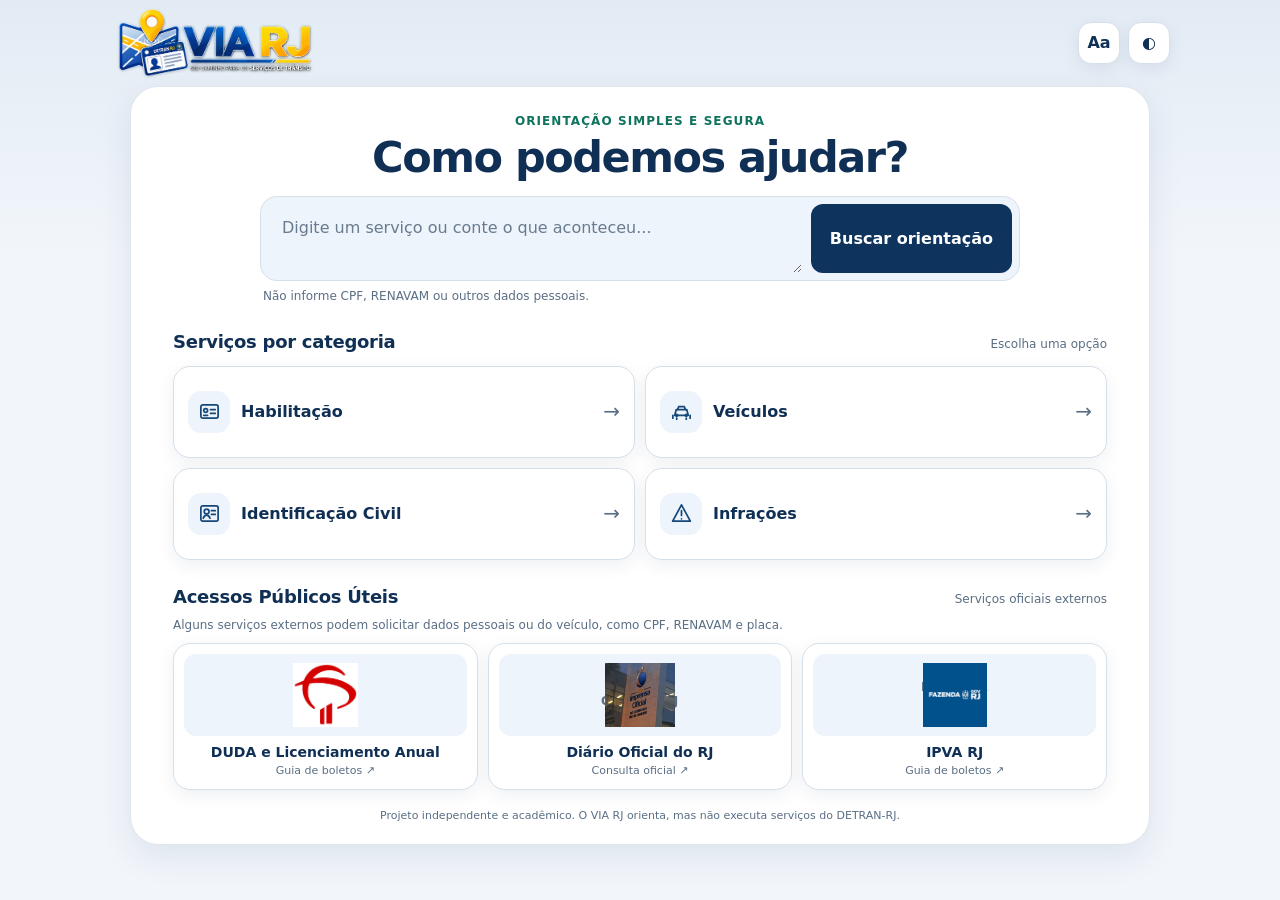
==== commit 4ca99994: "feat: redesign VIA RJ with app-first experience" ====
--- a/index.html
+++ b/index.html
@@ -2,8 +2,8 @@
 <html lang="pt-BR">
 <head>
     <!-- ========================================================
-         BLOCO 1 — CONFIGURAÇÃO DA PÁGINA
-         Define codificação, responsividade, ícones e arquivos usados pelo navegador.
+         BLOCO 1 — CONFIGURAÇÃO E TEMA INICIAL
+         Define metadados obrigatórios e aplica o tema salvo antes da pintura da tela.
          ======================================================== -->
     <meta charset="UTF-8">
     <meta name="viewport" content="width=device-width, initial-scale=1.0">
@@ -11,108 +11,95 @@
     <link rel="icon" href="favicon.ico" sizes="any">
     <link rel="icon" type="image/png" href="favicon-via-rj.png">
     <link rel="apple-touch-icon" href="apple-touch-icon.png">
+    <script>document.documentElement.dataset.theme=localStorage.getItem("tema")==="dark"?"dark":"light";</script>
     <link rel="stylesheet" href="style.css">
-    <title>VIA RJ — Assistente de trânsito e documentação</title>
+    <title>VIA RJ — Seu caminho para os serviços de trânsito</title>
 </head>
-<body>
+<body class="pagina-home">
     <!-- ========================================================
-         BLOCO 2 — CONTROLES DE ACESSIBILIDADE
-         Mantém tema, texto ampliado e redução de movimento acessíveis em toda a página.
+         BLOCO 2 — BARRA SUPERIOR
+         Mantém a marca e os controles essenciais próximos, como em um aplicativo.
          ======================================================== -->
-    <div class="area-acessibilidade">
-        <button id="botaoAcessibilidade" class="botao-acessibilidade" type="button" aria-label="Abrir opções de acessibilidade" aria-expanded="false" aria-controls="painelAcessibilidade">Aa</button>
-        <div id="painelAcessibilidade" class="painel-acessibilidade" hidden>
-            <strong>Acessibilidade</strong>
-            <button id="botaoAumentarTexto" type="button">Aumentar texto</button>
-            <button id="botaoReduzirMovimento" type="button" aria-pressed="false">Reduzir animações</button>
-            <button id="botaoResetarAcessibilidade" type="button">Restaurar padrão</button>
+    <header class="topo-app topo-home">
+        <img src="images/logo-via-rj.png" alt="VIA RJ — Seu caminho para os serviços de trânsito" class="logo-via-rj">
+        <div class="controles-topo">
+            <div class="area-acessibilidade">
+                <button id="botaoAcessibilidade" class="botao-icone" type="button" aria-label="Abrir opções de acessibilidade" aria-expanded="false" aria-controls="painelAcessibilidade">Aa</button>
+                <div id="painelAcessibilidade" class="painel-acessibilidade" hidden>
+                    <strong>Acessibilidade</strong>
+                    <button id="botaoAumentarTexto" type="button">Aumentar texto</button>
+                    <button id="botaoReduzirMovimento" type="button" aria-pressed="false">Reduzir animações</button>
+                    <button id="botaoResetarAcessibilidade" type="button">Restaurar padrão</button>
+                </div>
+            </div>
+            <button id="botaoTema" class="botao-icone" type="button" aria-label="Ativar modo escuro" title="Alternar modo claro/escuro"><span aria-hidden="true">◐</span></button>
         </div>
-    </div>
-    <button id="botaoTema" class="botao-tema" type="button" aria-label="Ativar modo escuro" title="Alternar modo claro/escuro"><span aria-hidden="true">◐</span></button>
-
-    <!-- ========================================================
-         BLOCO 3 — IDENTIDADE DO VIA RJ
-         Apresenta a marca e deixa claro que o projeto não é um órgão público.
-         ======================================================== -->
-    <header>
-        <img src="images/logo-via-rj.png" alt="VIA RJ — Seu caminho para os serviços de trânsito" class="logo-via-rj">
-        <p class="aviso-independente">Projeto independente e acadêmico. Não é um canal oficial do DETRAN-RJ e não executa procedimentos oficiais.</p>
     </header>
 
-    <main>
+    <main class="app-shell">
         <!-- ========================================================
-             BLOCO 4 — ASSISTENTE DE RESOLUÇÃO
-             Recebe uma situação em linguagem comum e inicia o fluxo baseado em regras.
+             BLOCO 3 — AJUDA E BUSCA UNIFICADAS
+             A mesma entrada tenta localizar um serviço e depois interpreta situações locais.
              ======================================================== -->
-        <section class="area-assistente" aria-labelledby="tituloAssistente">
-            <p class="etiqueta-assistente">Orientação simples, sem burocratês</p>
-            <h1 id="tituloAssistente">O que você precisa resolver?</h1>
-            <p class="introducao-assistente">Conte o que aconteceu. O VIA RJ identifica uma situação provável e organiza os serviços que podem ajudar.</p>
-            <label for="problema">Descreva o que aconteceu ou o que você precisa resolver.</label>
-            <textarea id="problema" rows="4" placeholder="Ex.: Recebi uma multa, mas outra pessoa estava dirigindo."></textarea>
-            <div class="acoes-assistente">
-                <button id="botaoOrientar" class="botao-principal" type="button">Receber orientação</button>
-                <button id="botaoLimparAssistente" class="botao-secundario" type="button">Limpar</button>
-            </div>
-            <p class="nota-assistente">O VIA RJ orienta. A confirmação e a realização do procedimento acontecem nos canais oficiais responsáveis.</p>
-            <div id="resultadoAssistente" class="resultado-assistente" aria-live="polite"></div>
+        <section class="inicio-app" aria-labelledby="tituloPrincipal">
+            <p class="etiqueta-app">Orientação simples e segura</p>
+            <h1 id="tituloPrincipal">Como podemos ajudar?</h1>
+            <form id="formularioOrientacao" class="busca-unificada">
+                <label class="sr-only" for="consulta">Digite um serviço ou conte o que aconteceu</label>
+                <textarea id="consulta" rows="2" placeholder="Digite um serviço ou conte o que aconteceu..." autocomplete="off"></textarea>
+                <button id="botaoOrientar" class="botao-principal" type="submit">Buscar orientação</button>
+            </form>
+            <p class="nota-privacidade">Não informe CPF, RENAVAM ou outros dados pessoais.</p>
+            <div id="resultadoOrientacao" class="resultado-orientacao" aria-live="polite"></div>
         </section>
 
         <!-- ========================================================
-             BLOCO 5 — NAVEGAÇÃO TRADICIONAL
-             Preserva a pesquisa por nome e a navegação manual por categorias.
+             BLOCO 4 — CATEGORIAS PRINCIPAIS
+             Quatro atalhos internos formam uma grade 2 × 2 e abrem na mesma guia.
              ======================================================== -->
-        <section class="area-catalogo" aria-labelledby="tituloCatalogo">
-            <div class="separador-caminhos" aria-hidden="true"><span>ou</span></div>
-            <h2 id="tituloCatalogo">Prefere procurar um serviço?</h2>
-            <label for="pesquisa">Pesquise pelo nome do serviço.</label>
-            <div class="area-pesquisa">
-                <input type="search" id="pesquisa" placeholder="Ex.: renovação da CNH" autocomplete="off">
-                <button id="botaoPesquisar" type="button">Pesquisar</button>
+        <section class="secao-home" aria-labelledby="tituloCategorias">
+            <div class="titulo-secao"><h2 id="tituloCategorias">Serviços por categoria</h2><span>Escolha uma opção</span></div>
+            <div class="grade-categorias">
+                <a class="card-app card-categoria" href="habilitacao.html"><span class="icone-card" aria-hidden="true"><svg viewBox="0 0 24 24"><rect x="3" y="5" width="18" height="14" rx="2"/><circle cx="8" cy="11" r="2"/><path d="M13 10h5M13 14h5M6 16h4"/></svg></span><strong>Habilitação</strong><span class="seta-card" aria-hidden="true">→</span></a>
+                <a class="card-app card-categoria" href="veiculos.html"><span class="icone-card" aria-hidden="true"><svg viewBox="0 0 24 24"><path d="M5 16h14l-1.5-6h-11L5 16Z"/><path d="M3 16v3M21 16v3M7 19v1M17 19v1M8 10l1-3h6l1 3"/><circle cx="7" cy="16" r="1"/><circle cx="17" cy="16" r="1"/></svg></span><strong>Veículos</strong><span class="seta-card" aria-hidden="true">→</span></a>
+                <a class="card-app card-categoria" href="identificacao.html"><span class="icone-card" aria-hidden="true"><svg viewBox="0 0 24 24"><rect x="3" y="4" width="18" height="16" rx="2"/><circle cx="9" cy="10" r="2.5"/><path d="M5.5 17c.7-2.2 2-3.3 3.5-3.3s2.8 1.1 3.5 3.3M14 9h4M14 13h4"/></svg></span><strong>Identificação Civil</strong><span class="seta-card" aria-hidden="true">→</span></a>
+                <a class="card-app card-categoria" href="infracoes.html"><span class="icone-card" aria-hidden="true"><svg viewBox="0 0 24 24"><path d="M12 3 2.8 20h18.4L12 3Z"/><path d="M12 9v5M12 17.5v.1"/></svg></span><strong>Infrações</strong><span class="seta-card" aria-hidden="true">→</span></a>
             </div>
-            <div id="sugestoes" role="listbox" aria-label="Sugestões de serviços"></div>
-
-            <section id="servicos" aria-labelledby="tituloServicos">
-                <h2 id="tituloServicos">Navegue por categoria</h2>
-                <div class="lista-categorias">
-                    <button class="categoria" data-categoria="Habilitação" type="button">
-                        <svg class="icone-categoria" viewBox="0 0 24 24" aria-hidden="true"><rect x="3" y="5" width="18" height="14" rx="2"></rect><circle cx="8" cy="11" r="2"></circle><path d="M5.5 16c.8-1.8 4.2-1.8 5 0M13 9h5M13 12h5M13 15h3"></path></svg>
-                        <span>Habilitação</span>
-                    </button>
-                    <button class="categoria" data-categoria="Veículos" type="button">
-                        <svg class="icone-categoria" viewBox="0 0 24 24" aria-hidden="true"><path d="M5 17h14M6 17v2M18 17v2M4 13l2-5h12l2 5v4H4z"></path><circle cx="7" cy="14" r="1"></circle><circle cx="17" cy="14" r="1"></circle></svg>
-                        <span>Veículo</span>
-                    </button>
-                    <button class="categoria" data-categoria="Identificação" type="button">
-                        <svg class="icone-categoria" viewBox="0 0 24 24" aria-hidden="true"><rect x="4" y="3" width="16" height="18" rx="2"></rect><circle cx="12" cy="9" r="3"></circle><path d="M7.5 17c1.2-3 7.8-3 9 0"></path></svg>
-                        <span>Identificação Civil</span>
-                    </button>
-                    <button class="categoria" data-categoria="Infrações" type="button">
-                        <svg class="icone-categoria" viewBox="0 0 24 24" aria-hidden="true"><path d="M12 3L2.5 20h19zM12 9v5"></path><circle cx="12" cy="17" r=".7"></circle></svg>
-                        <span>Infrações</span>
-                    </button>
-                </div>
-            </section>
         </section>
 
         <!-- ========================================================
-             BLOCO 6 — ACESSOS E RESULTADOS DO CATÁLOGO
-             Mantém atalhos oficiais e a área usada pela busca, cards e detalhes.
+             BLOCO 5 — ACESSOS PÚBLICOS EXTERNOS
+             Usa os destinos informados. O fallback visual é temporário até as imagens chegarem.
              ======================================================== -->
-        <section class="acessos-rapidos" aria-labelledby="tituloAcessosRapidos">
-            <h2 id="tituloAcessosRapidos">Acessos rápidos oficiais</h2>
-            <div class="lista-acessos-rapidos">
-                <a href="https://www.detran.rj.gov.br/todos-os-agendamentos" target="_blank" rel="noopener noreferrer" class="acesso-rapido"><span aria-hidden="true">📅</span> Agendamento</a>
-                <a href="https://www.detran.rj.gov.br/detran-rj/posto-digital.html" target="_blank" rel="noopener noreferrer" class="acesso-rapido"><span aria-hidden="true">↗</span> Detran RJ Digital</a>
-                <a href="https://www.detran.rj.gov.br/todos-os-servicos" target="_blank" rel="noopener noreferrer" class="acesso-rapido"><span aria-hidden="true">☰</span> Todos os serviços</a>
+        <section class="secao-home acessos-publicos" aria-labelledby="tituloAcessos">
+            <div class="titulo-secao"><h2 id="tituloAcessos">Acessos Públicos Úteis</h2><span>Serviços oficiais externos</span></div>
+            <p class="nota-acessos">Alguns serviços externos podem solicitar dados pessoais ou do veículo, como CPF, RENAVAM e placa.</p>
+            <div class="grade-acessos">
+                <a class="card-acesso" href="https://www.ib7.bradesco.com.br/ibpfdetranrj/debitoVeiculoRJLoader.do" target="_blank" rel="noopener noreferrer" aria-label="DUDA e Licenciamento Anual, abre site externo">
+                    <span class="midia-acesso"><span class="placeholder-acesso" aria-hidden="true">DUDA<br>GRT</span><img src="images/acessos/bradesco-duda-grt.png" alt="Ambiente Bradesco para DUDA e GRT"></span>
+                    <strong>DUDA e Licenciamento Anual</strong><small>Guia de boletos <span aria-hidden="true">↗</span></small>
+                </a>
+                <a class="card-acesso" href="https://www.ioerj.com.br/portal/modules/content/index.php?id=21" target="_blank" rel="noopener noreferrer" aria-label="Diário Oficial do Estado do Rio de Janeiro, abre site externo">
+                    <span class="midia-acesso"><span class="placeholder-acesso" aria-hidden="true">DIÁRIO<br>OFICIAL RJ</span><img src="images/acessos/diario-oficial-rj.png" alt="Imprensa Oficial do Estado do Rio de Janeiro"></span>
+                    <strong>Diário Oficial do RJ</strong><small>Consulta oficial <span aria-hidden="true">↗</span></small>
+                </a>
+                <a class="card-acesso" href="https://darj-ipva-web.fazenda.rj.gov.br/darj-ipva-web/#/" target="_blank" rel="noopener noreferrer" aria-label="IPVA RJ, abre site externo">
+                    <span class="midia-acesso"><span class="placeholder-acesso" aria-hidden="true">FAZENDA<br>GOV RJ</span><img src="images/acessos/ipva-fazenda-rj.png" alt="Fazenda do Estado do Rio de Janeiro"></span>
+                    <strong>IPVA RJ</strong><small>Guia de boletos <span aria-hidden="true">↗</span></small>
+                </a>
             </div>
         </section>
-        <section id="resultado" aria-live="polite" aria-label="Resultados dos serviços"></section>
+
+        <!-- ========================================================
+             BLOCO 6 — AVISO INSTITUCIONAL
+             Diferencia o VIA RJ dos órgãos oficiais sem ocupar a área principal.
+             ======================================================== -->
+        <p class="aviso-independente">Projeto independente e acadêmico. O VIA RJ orienta, mas não executa serviços do DETRAN-RJ.</p>
     </main>
 
     <!-- ========================================================
-         BLOCO 7 — LÓGICA DA APLICAÇÃO
-         O atributo defer aguarda o HTML ser interpretado antes de executar o JavaScript.
+         BLOCO 7 — LÓGICA DA HOME
+         O defer garante que os elementos existam antes da ligação dos eventos.
          ======================================================== -->
     <script src="script.js" defer></script>
 </body>
--- a/style.css
+++ b/style.css
@@ -1,730 +1,235 @@
 /* ==========================================================
-   BLOCO 1 — CORES E MEDIDAS DO TEMA CLARO
-   Variáveis centralizam decisões visuais para evitar valores espalhados pelo arquivo.
-   ========================================================== */
-
+   BLOCO 1 — TOKENS VISUAIS DO TEMA CLARO
+   Centraliza cores, medidas e sombras; é uma decisão arquitetural do VIA RJ.
+   ========================================================== */
 :root {
-    --fundo-pagina: #eef3f8;
-    --fundo-superficie: #ffffff;
-    --fundo-secundario: #e8f0f8;
-    --fundo-destaque: #eaf4ff;
-    --texto-principal: #163a6b;
-    --texto-secundario: #52677e;
-    --borda: #b9c7d6;
-    --azul: #163a6b;
-    --azul-hover: #0e2c54;
-    --botao-texto: #ffffff;
-    --foco: #f0b429;
-    --sucesso: #14735d;
-    --alerta-fundo: #fff7df;
-    --sombra: rgba(22, 58, 107, 0.12);
-}
-
+    color-scheme: light;
+    --fundo: #f2f6fb;
+    --superficie: #ffffff;
+    --superficie-2: #eef4fb;
+    --texto: #102f55;
+    --texto-suave: #5a6e84;
+    --azul: #164879;
+    --azul-forte: #0e345e;
+    --amarelo: #f4bd2f;
+    --borda: #d6e0ea;
+    --foco: #d89400;
+    --sucesso: #0f735d;
+    --alerta: #fff7da;
+    --sombra: 0 12px 34px rgba(16, 47, 85, 0.09);
+    --sombra-card: 0 5px 18px rgba(16, 47, 85, 0.07);
+}
 
 /* ==========================================================
    BLOCO 2 — TEMA ESCURO
-   Substitui somente variáveis; os componentes continuam usando as mesmas regras.
-   ========================================================== */
-
+   Troca somente tokens, permitindo que todos os componentes mantenham coerência.
+   ========================================================== */
 html[data-theme="dark"] {
-    --fundo-pagina: #11151a;
-    --fundo-superficie: #20262d;
-    --fundo-secundario: #29333d;
-    --fundo-destaque: #1d3245;
-    --texto-principal: #f2f6fa;
-    --texto-secundario: #bdc9d4;
-    --borda: #4d5b69;
-    --azul: #d4e8ff;
-    --azul-hover: #ffffff;
-    --botao-texto: #13263b;
-    --sucesso: #70d7ba;
-    --alerta-fundo: #453b20;
-    --sombra: rgba(0, 0, 0, 0.42);
-}
-
-
-/* ==========================================================
-   BLOCO 3 — BASE E TIPOGRAFIA
-   Define comportamento global, fonte legível e estilos compartilhados de formulários.
-   ========================================================== */
-
-* {
-    box-sizing: border-box;
-}
-
-html {
-    background: var(--fundo-pagina);
-    scroll-behavior: smooth;
-}
-
+    color-scheme: dark;
+    --fundo: #0f151c;
+    --superficie: #1a232d;
+    --superficie-2: #222f3b;
+    --texto: #f3f7fb;
+    --texto-suave: #b9c6d3;
+    --azul: #9ac8f3;
+    --azul-forte: #c6e2fb;
+    --amarelo: #f4c64e;
+    --borda: #364755;
+    --foco: #ffd15a;
+    --sucesso: #75d9c0;
+    --alerta: #3b3420;
+    --sombra: 0 15px 36px rgba(0, 0, 0, 0.32);
+    --sombra-card: 0 6px 18px rgba(0, 0, 0, 0.22);
+}
+
+/* ==========================================================
+   BLOCO 3 — BASE, TIPOGRAFIA E UTILITÁRIOS
+   Define a base obrigatória de leitura, toque, foco e ausência de overflow.
+   ========================================================== */
+* { box-sizing: border-box; }
+html { min-width: 0; background: var(--fundo); scroll-behavior: smooth; }
 body {
     min-height: 100vh;
     margin: 0;
-    background:
-        radial-gradient(circle at 15% 5%, rgba(56, 132, 201, 0.10), transparent 30%),
-        var(--fundo-pagina);
-    color: var(--texto-principal);
-    font-family: Arial, Helvetica, sans-serif;
-    font-size: 18px;
-    line-height: 1.55;
-    transition: background-color 0.25s ease, color 0.25s ease;
-}
-
-button,
-input,
-textarea {
-    font: inherit;
-}
-
-button,
-a {
-    -webkit-tap-highlight-color: transparent;
-}
-
-button {
-    cursor: pointer;
-}
-
-h1,
-h2,
-h3,
-p {
-    overflow-wrap: break-word;
-}
-
-
-/* ==========================================================
-   BLOCO 4 — CABEÇALHO E MARCA
-   Preserva a identidade VIA RJ e mantém o aviso independente sempre visível.
-   ========================================================== */
-
-header {
-    padding: 22px 130px 14px;
-    text-align: center;
-}
-
-.logo-via-rj {
-    display: block;
-    width: 560px;
-    max-width: 88%;
-    height: auto;
-    margin: 0 auto 4px;
-}
-
-.aviso-independente {
-    max-width: 720px;
-    margin: 4px auto 10px;
-    color: var(--texto-secundario);
-    font-size: 13px;
-    font-weight: 700;
-}
-
-
-/* ==========================================================
-   BLOCO 5 — CONTROLES FLUTUANTES
-   Posiciona tema e acessibilidade sem interferir na leitura do conteúdo principal.
-   ========================================================== */
-
-.botao-tema,
-.botao-acessibilidade {
-    position: fixed;
-    top: 18px;
-    z-index: 1000;
-    display: grid;
-    width: 46px;
-    height: 46px;
-    padding: 0;
-    place-items: center;
-    border: 1px solid var(--borda);
-    border-radius: 50%;
-    background: var(--fundo-superficie);
-    color: var(--texto-principal);
-    box-shadow: 0 3px 12px var(--sombra);
-}
-
-.botao-tema {
-    right: 18px;
-    font-size: 27px;
-}
-
-.area-acessibilidade {
-    position: fixed;
-    top: 18px;
-    right: 78px;
-    z-index: 1001;
-}
-
-.botao-acessibilidade {
-    position: static;
-    font-size: 15px;
-    font-weight: 800;
-}
-
-.painel-acessibilidade {
-    position: absolute;
-    top: 56px;
-    right: 0;
-    width: 230px;
-    padding: 15px;
-    border: 1px solid var(--borda);
-    border-radius: 14px;
-    background: var(--fundo-superficie);
-    box-shadow: 0 10px 28px var(--sombra);
-    text-align: left;
-}
-
-.painel-acessibilidade strong {
-    display: block;
-    margin-bottom: 8px;
-}
-
-.painel-acessibilidade button {
-    width: 100%;
-    margin-top: 8px;
-    padding: 9px;
-    border: 1px solid var(--borda);
-    border-radius: 8px;
-    background: var(--fundo-secundario);
-    color: var(--texto-principal);
-}
-
-
-/* ==========================================================
-   BLOCO 6 — SUPERFÍCIE PRINCIPAL
-   Organiza o conteúdo numa área central que funciona bem em telas amplas e pequenas.
-   ========================================================== */
-
-main {
-    width: calc(100% - 32px);
-    max-width: 1040px;
-    margin: 0 auto 48px;
-    padding: 36px 44px 42px;
-    border: 1px solid rgba(185, 199, 214, 0.55);
-    border-radius: 26px;
-    background: var(--fundo-superficie);
-    box-shadow: 0 10px 34px var(--sombra);
-}
-
-main h1,
-main h2,
-main h3 {
-    color: var(--texto-principal);
-}
-
-
-/* ==========================================================
-   BLOCO 7 — ASSISTENTE DE RESOLUÇÃO
-   Dá prioridade visual à descrição do problema, sem parecer um chatbot complexo.
-   ========================================================== */
-
-.area-assistente {
-    max-width: 820px;
+    overflow-x: hidden;
+    background: linear-gradient(180deg, rgba(40, 106, 165, 0.08), transparent 260px), var(--fundo);
+    color: var(--texto);
+    font-family: Inter, ui-sans-serif, system-ui, -apple-system, "Segoe UI", sans-serif;
+    font-size: 16px;
+    line-height: 1.45;
+}
+button, input, textarea { font: inherit; }
+button, a { -webkit-tap-highlight-color: transparent; }
+button { cursor: pointer; }
+a { color: inherit; }
+h1, h2, h3, p { overflow-wrap: break-word; }
+.sr-only { position: absolute; width: 1px; height: 1px; padding: 0; overflow: hidden; clip: rect(0, 0, 0, 0); white-space: nowrap; border: 0; }
+
+/* ==========================================================
+   BLOCO 4 — TOP BAR E MARCA
+   A Home preserva a marca em destaque; telas internas usam uma barra compacta.
+   ========================================================== */
+.topo-app {
+    display: flex;
+    width: min(100% - 24px, 1060px);
+    min-height: 64px;
     margin: 0 auto;
-    text-align: left;
-}
-
-.etiqueta-assistente,
-.rotulo-resultado {
-    margin: 0 0 6px;
-    color: var(--sucesso);
-    font-size: 13px;
-    font-weight: 800;
-    letter-spacing: 0.08em;
-    text-transform: uppercase;
-}
-
-.area-assistente h1 {
-    margin: 0;
-    font-size: clamp(30px, 5vw, 48px);
-    line-height: 1.08;
-}
-
-.introducao-assistente {
-    max-width: 700px;
-    margin: 14px 0 26px;
-    color: var(--texto-secundario);
-}
-
-.area-assistente label,
-.area-catalogo label {
-    display: block;
-    margin-bottom: 7px;
-    color: var(--texto-principal);
-    font-size: 15px;
-    font-weight: 700;
-}
-
-#problema,
-#pesquisa {
-    width: 100%;
-    border: 1px solid var(--borda);
-    background: var(--fundo-superficie);
-    color: var(--texto-principal);
-}
-
-#problema {
-    min-height: 120px;
-    padding: 15px 16px;
-    resize: vertical;
-    border-radius: 12px;
-    line-height: 1.5;
-}
-
-#problema::placeholder,
-#pesquisa::placeholder {
-    color: var(--texto-secundario);
-    opacity: 0.86;
-}
-
-.acoes-assistente {
-    display: flex;
-    gap: 10px;
-    margin-top: 12px;
-}
-
-.botao-principal,
-#botaoPesquisar,
-.link-oficial {
-    border: 1px solid transparent;
-    border-radius: 9px;
-    background: var(--azul);
-    color: var(--botao-texto);
-    font-weight: 700;
-    text-decoration: none;
-}
-
-.botao-principal,
-.botao-secundario {
-    padding: 12px 20px;
-}
-
-.botao-secundario,
-#voltarServicos,
-.opcoes-pergunta button {
-    border: 1px solid var(--borda);
-    border-radius: 9px;
-    background: var(--fundo-superficie);
-    color: var(--texto-principal);
-}
-
-.nota-assistente,
-.aviso-orientacao {
-    color: var(--texto-secundario);
-    font-size: 13px;
-}
-
-.nota-assistente {
-    margin: 12px 0 0;
-}
-
-
-/* ==========================================================
-   BLOCO 8 — RESULTADO DO ASSISTENTE
-   Separa a situação identificada, os serviços e a ressalva sobre canais oficiais.
-   ========================================================== */
-
-.resultado-assistente:not(:empty) {
-    margin-top: 24px;
-    padding: 22px;
-    border: 1px solid var(--borda);
-    border-left: 5px solid var(--sucesso);
-    border-radius: 14px;
-    background: var(--fundo-destaque);
-}
-
-.cabecalho-orientacao h2,
-.servico-orientado h3 {
-    margin: 3px 0 8px;
-}
-
-.cabecalho-orientacao p:last-child {
-    margin-bottom: 0;
-}
-
-.servico-orientado {
-    margin-top: 18px;
-    padding: 20px;
-    border: 1px solid var(--borda);
-    border-radius: 12px;
-    background: var(--fundo-superficie);
-}
-
-.detalhes-orientacao section,
-.conteudo-futuro section {
-    margin-top: 18px;
-}
-
-.detalhes-orientacao h3,
-.conteudo-futuro h3 {
-    margin-bottom: 5px;
-    font-size: 17px;
-}
-
-.detalhes-orientacao p,
-.conteudo-futuro p,
-.detalhes-orientacao li,
-.conteudo-futuro li {
-    color: var(--texto-secundario);
-    font-size: 15px;
-}
-
-.detalhes-orientacao ol,
-.conteudo-futuro ol {
-    padding-left: 24px;
-}
-
-.link-oficial {
-    display: inline-block;
-    margin-top: 16px;
-    padding: 11px 17px;
-}
-
-.opcoes-pergunta {
-    display: flex;
-    flex-wrap: wrap;
-    gap: 10px;
-    margin-top: 18px;
-}
-
-.opcoes-pergunta button {
-    min-width: 90px;
-    padding: 10px 16px;
-}
-
-.pendencia-curadoria {
-    padding: 14px;
-    border-radius: 10px;
-    background: var(--alerta-fundo);
-}
-
-
-/* ==========================================================
-   BLOCO 9 — PESQUISA E SEPARAÇÃO DOS DOIS CAMINHOS
-   Mantém a busca tradicional claramente disponível abaixo do assistente.
-   ========================================================== */
-
-.separador-caminhos {
-    display: flex;
     align-items: center;
-    gap: 14px;
-    margin: 38px 0 28px;
-    color: var(--texto-secundario);
-    font-size: 14px;
-}
-
-.separador-caminhos::before,
-.separador-caminhos::after {
-    flex: 1;
-    height: 1px;
-    background: var(--borda);
-    content: "";
-}
-
-.area-catalogo {
-    max-width: 820px;
-    margin: 0 auto;
-    text-align: center;
-}
-
-.area-catalogo > h2 {
-    margin-bottom: 22px;
-}
-
-.area-pesquisa {
-    display: flex;
-    gap: 10px;
-    max-width: 620px;
-    margin: 0 auto;
-}
-
-#pesquisa {
-    padding: 12px 14px;
-    border-radius: 9px;
-}
-
-#botaoPesquisar {
-    padding: 12px 20px;
-}
-
-#sugestoes {
-    max-width: 620px;
-    margin: 7px auto 0;
-}
-
-.sugestao-item {
-    display: block;
-    width: 100%;
-    padding: 10px 13px;
-    border: 1px solid var(--borda);
-    border-top: 0;
-    background: var(--fundo-superficie);
-    color: var(--texto-principal);
-    text-align: left;
-}
-
-.sugestao-item:first-child {
-    border-top: 1px solid var(--borda);
-}
-
-
-/* ==========================================================
-   BLOCO 10 — CATEGORIAS E ACESSOS RÁPIDOS
-   Preserva os cards e links oficiais da versão anterior.
-   ========================================================== */
-
-#servicos,
-.acessos-rapidos {
-    margin: 32px auto 0;
-}
-
-#servicos h2,
-.acessos-rapidos h2 {
-    font-size: 21px;
-}
-
-.lista-categorias,
-.lista-acessos-rapidos {
-    display: flex;
-    flex-wrap: wrap;
-    justify-content: center;
+    justify-content: space-between;
     gap: 12px;
 }
-
-.categoria,
-.acesso-rapido {
-    display: inline-flex;
-    align-items: center;
-    justify-content: center;
-    gap: 9px;
-    min-height: 52px;
-    padding: 12px 16px;
-    border: 1px solid var(--borda);
-    border-radius: 10px;
-    background: var(--fundo-superficie);
-    color: var(--texto-principal);
-    text-decoration: none;
-}
-
-.categoria {
-    width: 180px;
-}
-
-.categoria.ativa {
-    border-color: var(--foco);
-    background: var(--fundo-secundario);
-    font-weight: 700;
-}
-
-.icone-categoria {
-    width: 24px;
-    height: 24px;
-    fill: none;
-    stroke: currentColor;
-    stroke-linecap: round;
-    stroke-linejoin: round;
-    stroke-width: 1.8;
-}
-
-.acessos-rapidos {
-    max-width: 820px;
-    text-align: center;
-}
-
-.acesso-rapido {
-    background: var(--fundo-secundario);
-    font-size: 15px;
-}
-
-
-/* ==========================================================
-   BLOCO 11 — CARDS E DETALHES DO CATÁLOGO
-   Exibe resultados existentes e mantém navegação por teclado.
-   ========================================================== */
-
-#resultado {
-    max-width: 820px;
-    margin: 28px auto 0;
-    text-align: center;
-}
-
-.servico-item,
-.detalhe-servico {
-    max-width: 650px;
-    margin: 12px auto;
-    padding: 17px;
-    border: 1px solid var(--borda);
-    border-radius: 12px;
-    background: var(--fundo-superficie);
-    box-shadow: 0 2px 8px var(--sombra);
-}
-
-.servico-item {
-    cursor: pointer;
-}
-
-.servico-item p,
-.detalhe-servico > p {
-    color: var(--texto-secundario);
-}
-
-.categoria-detalhe {
-    margin-bottom: 2px;
-    font-size: 14px;
-    font-weight: 800;
-    text-transform: uppercase;
-}
-
-.detalhe-servico h2 {
-    margin-top: 0;
-}
-
-.conteudo-futuro {
-    margin-top: 22px;
-    padding: 20px;
-    border: 1px solid var(--borda);
-    border-radius: 12px;
-    background: var(--fundo-secundario);
-    text-align: left;
-}
-
-#voltarServicos {
-    margin-top: 15px;
-    padding: 10px 18px;
-}
-
-
-/* ==========================================================
-   BLOCO 12 — ESTADOS INTERATIVOS E ACESSIBILIDADE
-   Foco visível é obrigatório para quem navega sem mouse.
-   ========================================================== */
-
-button,
-a,
-.servico-item {
-    transition: transform 0.15s ease, background-color 0.2s ease, border-color 0.2s ease;
-}
-
-button:hover,
-a:hover,
-.servico-item:hover {
-    transform: translateY(-2px);
-}
-
-.categoria:hover,
-.acesso-rapido:hover,
-.sugestao-item:hover,
-.opcoes-pergunta button:hover,
-#voltarServicos:hover {
-    background: var(--fundo-secundario);
-}
-
-button:focus-visible,
-a:focus-visible,
-input:focus-visible,
-textarea:focus-visible,
-.servico-item:focus-visible {
-    outline: 3px solid var(--foco);
-    outline-offset: 3px;
-}
-
-html.texto-ampliado body {
-    font-size: 21px;
-}
-
-html.reduzir-movimento *,
-html.reduzir-movimento *::before,
-html.reduzir-movimento *::after {
-    animation-duration: 0.01ms !important;
-    animation-iteration-count: 1 !important;
-    scroll-behavior: auto !important;
-    transition-duration: 0.01ms !important;
-}
-
-@media (prefers-reduced-motion: reduce) {
-    *,
-    *::before,
-    *::after {
-        animation-duration: 0.01ms !important;
-        animation-iteration-count: 1 !important;
-        scroll-behavior: auto !important;
-        transition-duration: 0.01ms !important;
-    }
-}
-
-
-/* ==========================================================
-   BLOCO 13 — RESPONSIVIDADE
-   Empilha controles e amplia áreas de toque em celulares Android e iPhone.
-   ========================================================== */
-
-@media (max-width: 680px) {
-    body {
-        font-size: 17px;
-    }
-
-    header {
-        padding: 74px 18px 12px;
-    }
-
-    .logo-via-rj {
-        max-width: 96%;
-    }
-
-    .botao-tema,
-    .area-acessibilidade {
-        top: 12px;
-    }
-
-    .botao-tema {
-        right: 12px;
-    }
-
-    .area-acessibilidade {
-        right: 68px;
-    }
-
-    .painel-acessibilidade {
-        position: fixed;
-        top: 68px;
-        right: 12px;
-        left: 12px;
-        width: auto;
-    }
-
-    main {
-        width: calc(100% - 20px);
-        margin-bottom: 24px;
-        padding: 27px 17px 32px;
-        border-radius: 19px;
-    }
-
-    .area-assistente h1 {
-        font-size: 34px;
-    }
-
-    .acoes-assistente,
-    .area-pesquisa,
-    .opcoes-pergunta,
-    .lista-acessos-rapidos {
-        flex-direction: column;
-    }
-
-    .acoes-assistente button,
-    #botaoPesquisar,
-    .opcoes-pergunta button,
-    .acesso-rapido {
-        width: 100%;
-        min-height: 48px;
-    }
-
-    .categoria {
-        width: 100%;
-        max-width: 340px;
-    }
-
-    .resultado-assistente:not(:empty),
-    .servico-orientado,
-    .conteudo-futuro {
-        padding: 16px;
-    }
-}
+.topo-home { min-height: 86px; }
+.logo-via-rj { display: block; width: clamp(210px, 36vw, 360px); max-height: 76px; object-fit: contain; object-position: left center; }
+.pagina-interna .logo-via-rj { width: 132px; max-height: 42px; }
+.marca-interna { display: flex; align-items: center; gap: 10px; min-width: 0; text-decoration: none; }
+.voltar-topo { display: inline-flex; width: auto; min-width: 42px; min-height: 42px; padding: 8px 13px; flex: 0 0 auto; align-items: center; justify-content: center; border: 1px solid var(--borda); border-radius: 13px; background: var(--superficie); color: var(--texto); font-size: 15px; font-weight: 700; text-decoration: none; }
+.controles-topo { display: flex; align-items: center; gap: 8px; }
+.botao-icone { display: grid; width: 42px; height: 42px; padding: 0; place-items: center; border: 1px solid var(--borda); border-radius: 13px; background: var(--superficie); color: var(--texto); font-weight: 800; box-shadow: var(--sombra-card); }
+.area-acessibilidade { position: relative; }
+.painel-acessibilidade { position: absolute; z-index: 20; top: 50px; right: 0; width: 224px; padding: 14px; border: 1px solid var(--borda); border-radius: 16px; background: var(--superficie); box-shadow: var(--sombra); }
+.painel-acessibilidade strong { display: block; margin-bottom: 6px; }
+.painel-acessibilidade button { width: 100%; min-height: 40px; margin-top: 7px; border: 1px solid var(--borda); border-radius: 10px; background: var(--superficie-2); color: var(--texto); }
+
+/* ==========================================================
+   BLOCO 5 — SUPERFÍCIE PRINCIPAL APP-FIRST
+   Aproxima o conteúdo do topo e limita a largura sem criar uma caixa institucional gigante.
+   ========================================================== */
+.app-shell { width: min(100% - 24px, 1020px); margin: 0 auto 28px; }
+.pagina-home .app-shell { padding: 26px clamp(18px, 4vw, 42px) 20px; border: 1px solid color-mix(in srgb, var(--borda) 80%, transparent); border-radius: 28px; background: var(--superficie); box-shadow: var(--sombra); }
+.inicio-app { max-width: 760px; margin: 0 auto; text-align: center; }
+.etiqueta-app { margin: 0 0 4px; color: var(--sucesso); font-family: inherit; font-size: 12px; font-weight: 700; letter-spacing: .09em; text-transform: uppercase; }
+.inicio-app h1 { margin: 0 0 15px; font-size: clamp(29px, 5vw, 43px); line-height: 1.08; letter-spacing: -.035em; }
+.busca-unificada { display: grid; grid-template-columns: 1fr auto; gap: 9px; padding: 7px; border: 1px solid var(--borda); border-radius: 17px; background: var(--superficie-2); }
+#consulta { width: 100%; min-height: 54px; max-height: 112px; padding: 13px 14px; resize: vertical; border: 0; outline: 0; background: transparent; color: var(--texto); line-height: 1.35; }
+#consulta::placeholder { color: var(--texto-suave); opacity: .9; }
+.botao-principal, .link-oficial { display: inline-flex; min-height: 48px; padding: 11px 18px; align-items: center; justify-content: center; border: 1px solid transparent; border-radius: 12px; background: var(--azul-forte); color: #fff; font-family: inherit; font-weight: 700; text-decoration: none; }
+html[data-theme="dark"] .botao-principal, html[data-theme="dark"] .link-oficial { color: #10253a; }
+.nota-privacidade { margin: 7px 3px 0; color: var(--texto-suave); font-size: 12px; text-align: left; }
+
+/* ==========================================================
+   BLOCO 6 — TÍTULOS E GRADES DA HOME
+   Mantém categorias em 2 × 2 e acessos em três colunas sempre que houver espaço.
+   ========================================================== */
+.secao-home { margin-top: 24px; }
+.titulo-secao { display: flex; margin-bottom: 10px; align-items: baseline; justify-content: space-between; gap: 10px; }
+.titulo-secao h2 { margin: 0; font-size: 18px; letter-spacing: -.015em; }
+.titulo-secao span { color: var(--texto-suave); font-size: 12px; }
+.grade-categorias, .grade-servicos { display: grid; grid-template-columns: repeat(2, minmax(0, 1fr)); gap: 10px; }
+.card-app { position: relative; display: grid; min-width: 0; min-height: 92px; padding: 14px; overflow: hidden; grid-template-columns: auto minmax(0, 1fr) auto; align-items: center; gap: 11px; border: 1px solid var(--borda); border-radius: 17px; background: var(--superficie); box-shadow: var(--sombra-card); text-decoration: none; }
+.card-app strong { min-width: 0; font-size: 16px; line-height: 1.2; }
+.icone-card { display: grid; width: 42px; height: 42px; place-items: center; border-radius: 13px; background: var(--superficie-2); color: var(--azul); font-size: 22px; font-weight: 900; }
+.icone-card svg { width: 23px; height: 23px; fill: none; stroke: currentColor; stroke-width: 1.8; stroke-linecap: round; stroke-linejoin: round; }
+.seta-card { color: var(--texto-suave); font-size: 20px; }
+
+/* ==========================================================
+   BLOCO 7 — ACESSOS PÚBLICOS GRÁFICOS
+   O container padroniza imagens diferentes com object-fit sem deformar ou recortar.
+   ========================================================== */
+.grade-acessos { display: grid; grid-template-columns: repeat(3, minmax(0, 1fr)); gap: 10px; }
+.nota-acessos { margin: -3px 0 10px; color: var(--texto-suave); font-size: 12px; line-height: 1.35; }
+.card-acesso { display: flex; min-width: 0; padding: 10px; flex-direction: column; border: 1px solid var(--borda); border-radius: 17px; background: var(--superficie); box-shadow: var(--sombra-card); text-align: center; text-decoration: none; }
+.midia-acesso { position: relative; display: grid; height: 82px; padding: 9px; margin-bottom: 8px; overflow: hidden; place-items: center; border-radius: 12px; background: var(--superficie-2); }
+.midia-acesso img { position: relative; z-index: 1; display: block; width: auto; height: auto; max-width: 100%; max-height: 64px; object-fit: contain; }
+.midia-acesso img.imagem-ausente { display: none; }
+.placeholder-acesso { position: absolute; color: var(--texto-suave); font-size: 12px; font-weight: 900; letter-spacing: .06em; line-height: 1.15; }
+.card-acesso strong { font-size: 14px; line-height: 1.22; }
+.card-acesso small { margin-top: 2px; color: var(--texto-suave); font-size: 11px; }
+.aviso-independente { margin: 18px 0 0; color: var(--texto-suave); font-size: 11px; text-align: center; }
+
+/* ==========================================================
+   BLOCO 8 — RESULTADOS DA BUSCA E DO ASSISTENTE
+   Mostra orientação útil na própria Home sem reintroduzir uma segunda pesquisa.
+   ========================================================== */
+.resultado-orientacao:not(:empty) { margin-top: 14px; padding: 16px; border: 1px solid var(--borda); border-left: 4px solid var(--amarelo); border-radius: 15px; background: var(--superficie); text-align: left; box-shadow: var(--sombra-card); }
+.cabecalho-orientacao h2, .servico-orientado h3 { margin: 2px 0 6px; }
+.rotulo-resultado { margin: 0; color: var(--sucesso); font-size: 11px; font-weight: 850; letter-spacing: .07em; text-transform: uppercase; }
+.servico-orientado { margin-top: 12px; padding-top: 12px; border-top: 1px solid var(--borda); }
+.servico-orientado p, .cabecalho-orientacao p, .detalhes-orientacao p, .detalhes-orientacao li { color: var(--texto-suave); font-size: 14px; }
+.detalhes-orientacao h3 { margin: 13px 0 4px; font-size: 15px; }
+.detalhes-orientacao ol { padding-left: 22px; }
+.opcoes-pergunta { display: flex; flex-wrap: wrap; gap: 8px; margin-top: 12px; }
+.opcoes-pergunta button { min-height: 42px; padding: 8px 14px; border: 1px solid var(--borda); border-radius: 11px; background: var(--superficie-2); color: var(--texto); }
+.aviso-orientacao { color: var(--texto-suave); font-size: 12px; }
+
+/* ==========================================================
+   BLOCO 9 — TELAS INTERNAS E CARDS DE SERVIÇO
+   A top bar compacta e a grade fixa em duas colunas reduzem camadas e altura.
+   ========================================================== */
+.pagina-interna .app-shell { width: min(100% - 24px, 860px); }
+.cabecalho-tela { display: flex; margin: 8px 0 16px; align-items: end; justify-content: space-between; gap: 12px; }
+.cabecalho-tela h1 { margin: 0; font-size: clamp(26px, 5vw, 38px); line-height: 1.08; letter-spacing: -.03em; }
+.cabecalho-tela p { margin: 4px 0 0; color: var(--texto-suave); font-size: 14px; }
+.grade-servicos .card-app { min-height: 112px; align-items: start; grid-template-columns: auto 1fr auto; }
+.conteudo-card { min-width: 0; }
+.conteudo-card strong { display: block; }
+.conteudo-card small { display: block; margin-top: 5px; color: var(--texto-suave); font-size: 12px; line-height: 1.3; }
+.selo-externo { color: var(--texto-suave); font-size: 13px; }
+.nota-tela { margin: 14px 2px 0; color: var(--texto-suave); font-size: 12px; }
+
+/* ==========================================================
+   BLOCO 10 — DETALHE COMPARTILHADO DO SERVIÇO
+   Separa informações extensas em seções legíveis e mantém o canal oficial destacado.
+   ========================================================== */
+.detalhe-pagina { max-width: 740px; margin: 8px auto 0; }
+.categoria-detalhe { margin: 0 0 3px; color: var(--sucesso); font-size: 11px; font-weight: 850; letter-spacing: .08em; text-transform: uppercase; }
+.detalhe-pagina h1 { margin: 0; font-size: clamp(27px, 5vw, 39px); line-height: 1.12; letter-spacing: -.03em; }
+.resumo-detalhe { margin: 8px 0 16px; color: var(--texto-suave); }
+.secao-detalhe { margin-top: 9px; padding: 15px 16px; border: 1px solid var(--borda); border-radius: 15px; background: var(--superficie); box-shadow: var(--sombra-card); }
+.secao-detalhe h2 { margin: 0 0 5px; font-size: 16px; }
+.secao-detalhe p, .secao-detalhe li { margin-top: 0; color: var(--texto-suave); font-size: 14px; }
+.secao-detalhe p:last-child { margin-bottom: 0; }
+.secao-detalhe ol { margin-bottom: 0; padding-left: 21px; }
+.acao-oficial { position: sticky; bottom: 8px; display: flex; margin-top: 14px; padding: 8px; align-items: center; justify-content: space-between; gap: 10px; border: 1px solid var(--borda); border-radius: 16px; background: color-mix(in srgb, var(--superficie) 92%, transparent); box-shadow: var(--sombra); backdrop-filter: blur(12px); }
+.acao-oficial span { padding-left: 7px; color: var(--texto-suave); font-size: 12px; }
+.erro-amigavel { padding: 18px; border-radius: 15px; background: var(--alerta); }
+
+/* ==========================================================
+   BLOCO 11 — ESTADOS INTERATIVOS E ACESSIBILIDADE
+   Foco e toque são obrigatórios; animações são apenas acabamento opcional.
+   ========================================================== */
+.card-app, .card-acesso, .botao-icone, .voltar-topo, button, .link-oficial { transition: transform .16s ease, border-color .16s ease, box-shadow .16s ease, background-color .16s ease; }
+.card-app:hover, .card-acesso:hover { transform: translateY(-2px); border-color: color-mix(in srgb, var(--azul) 45%, var(--borda)); box-shadow: 0 10px 24px rgba(16, 47, 85, .12); }
+.card-app:active, .card-acesso:active, button:active { transform: scale(.985); }
+button:focus-visible, a:focus-visible, textarea:focus-visible { outline: 3px solid var(--foco); outline-offset: 3px; }
+html.texto-ampliado body { font-size: 19px; }
+html.reduzir-movimento *, html.reduzir-movimento *::before, html.reduzir-movimento *::after { animation-duration: .01ms !important; animation-iteration-count: 1 !important; scroll-behavior: auto !important; transition-duration: .01ms !important; }
+@media (prefers-reduced-motion: reduce) { *, *::before, *::after { animation-duration: .01ms !important; animation-iteration-count: 1 !important; scroll-behavior: auto !important; transition-duration: .01ms !important; } }
+
+/* ==========================================================
+   BLOCO 12 — RESPONSIVIDADE MOBILE / APP FIRST
+   Preserva duas colunas até 320 px, reduzindo espaços antes de reduzir legibilidade.
+   ========================================================== */
+@media (max-width: 700px) {
+    .topo-app { width: min(100% - 20px, 1060px); min-height: 58px; }
+    .topo-home { min-height: 70px; }
+    .logo-via-rj { width: 220px; max-width: calc(100% - 100px); max-height: 58px; }
+    .pagina-interna .logo-via-rj { display: none; }
+    .app-shell, .pagina-interna .app-shell { width: calc(100% - 16px); }
+    .pagina-home .app-shell { padding: 18px 12px 14px; border-radius: 22px; }
+    .busca-unificada { grid-template-columns: 1fr; }
+    .botao-principal { width: 100%; }
+    .secao-home { margin-top: 19px; }
+    .card-app { min-height: 88px; padding: 12px 10px; gap: 8px; }
+    .grade-servicos .card-app { min-height: 105px; }
+    .icone-card { width: 36px; height: 36px; border-radius: 11px; font-size: 18px; }
+    .card-app strong { font-size: 14px; }
+    .conteudo-card small { font-size: 11px; }
+    .grade-acessos { gap: 7px; }
+    .card-acesso { padding: 7px; border-radius: 14px; }
+    .midia-acesso { height: 66px; padding: 7px; }
+    .midia-acesso img { max-height: 52px; }
+    .card-acesso strong { font-size: 11px; }
+    .card-acesso small { display: block; font-size: 10px; line-height: 1.25; }
+    .painel-acessibilidade { position: fixed; top: 62px; right: 8px; left: 8px; width: auto; }
+    .acao-oficial { align-items: stretch; flex-direction: column; }
+    .acao-oficial span { text-align: center; }
+}
+
+@media (max-width: 350px) {
+    body { font-size: 15px; }
+    .titulo-secao span, .conteudo-card small { display: none; }
+    .card-app { min-height: 80px; grid-template-columns: 1fr auto; }
+    .card-app .icone-card { display: none; }
+    .grade-servicos .card-app { min-height: 86px; }
+    .card-acesso strong { font-size: 10px; }
+}
